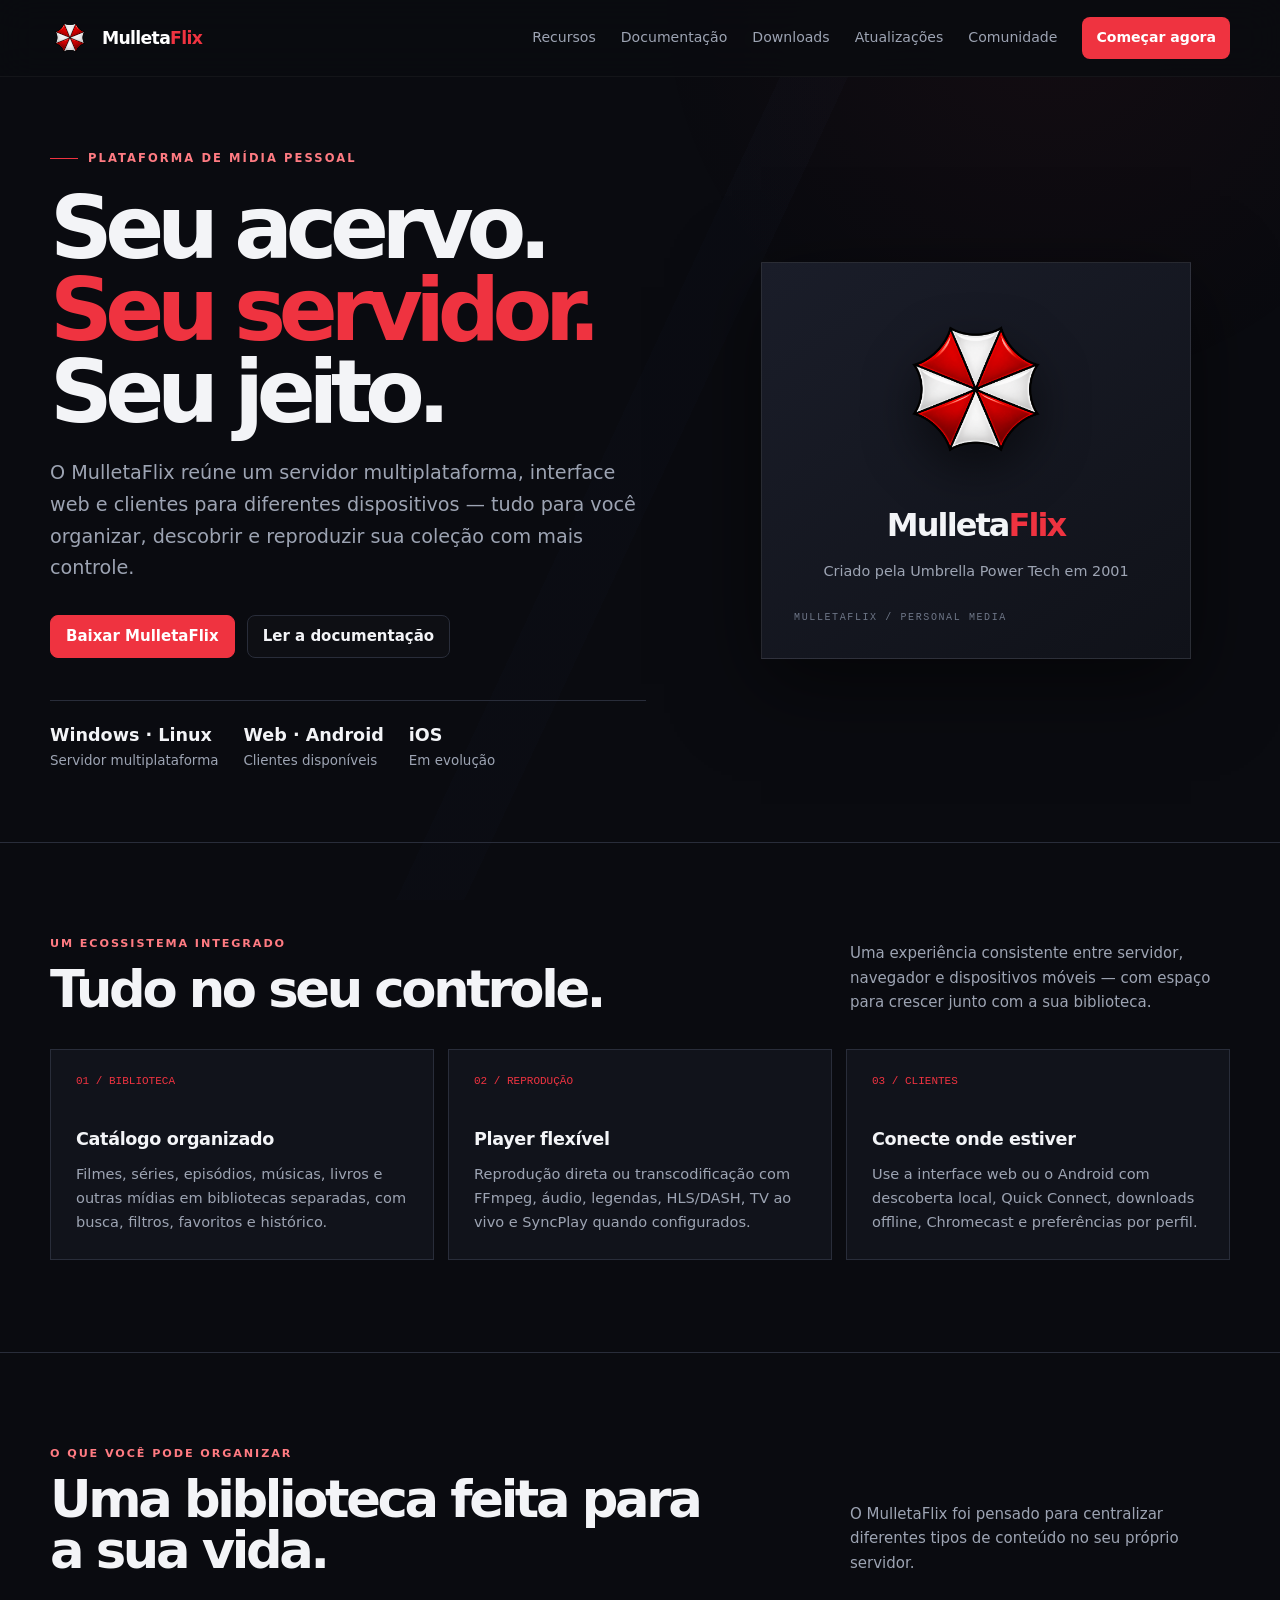
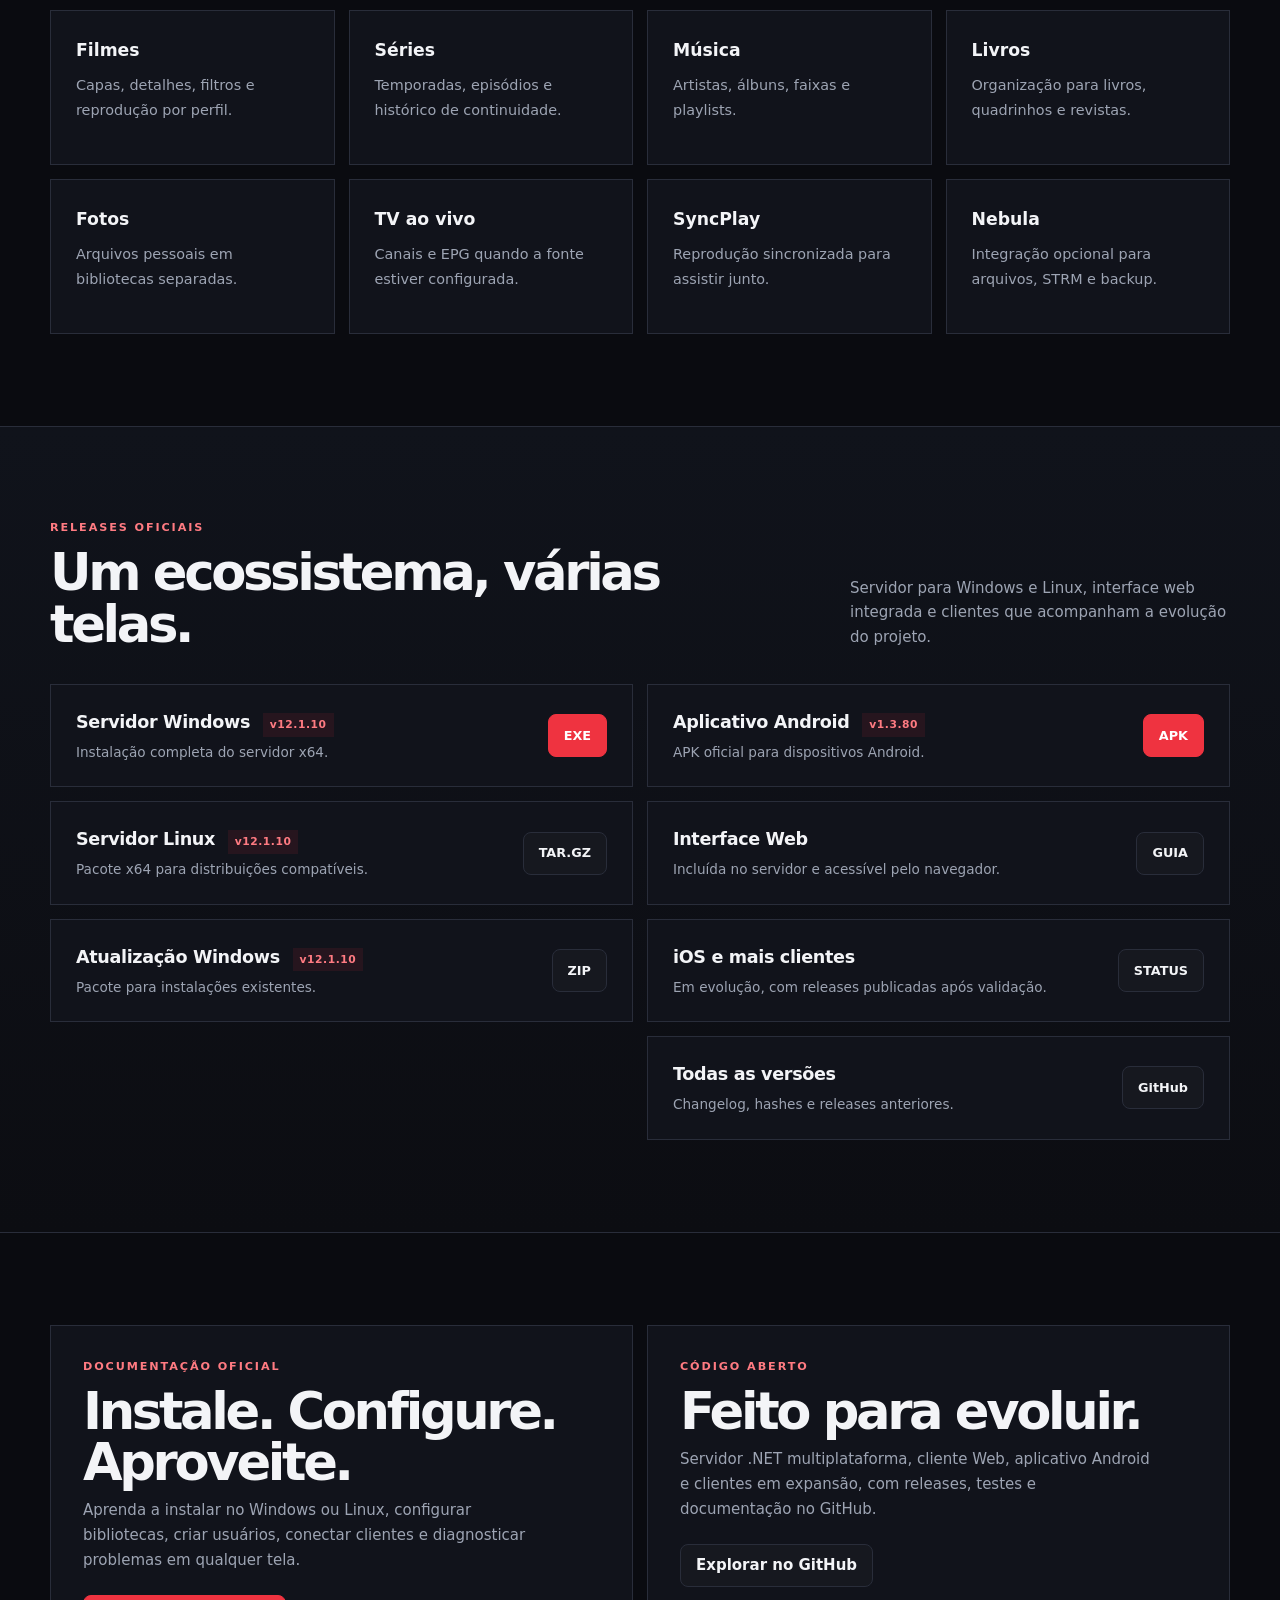
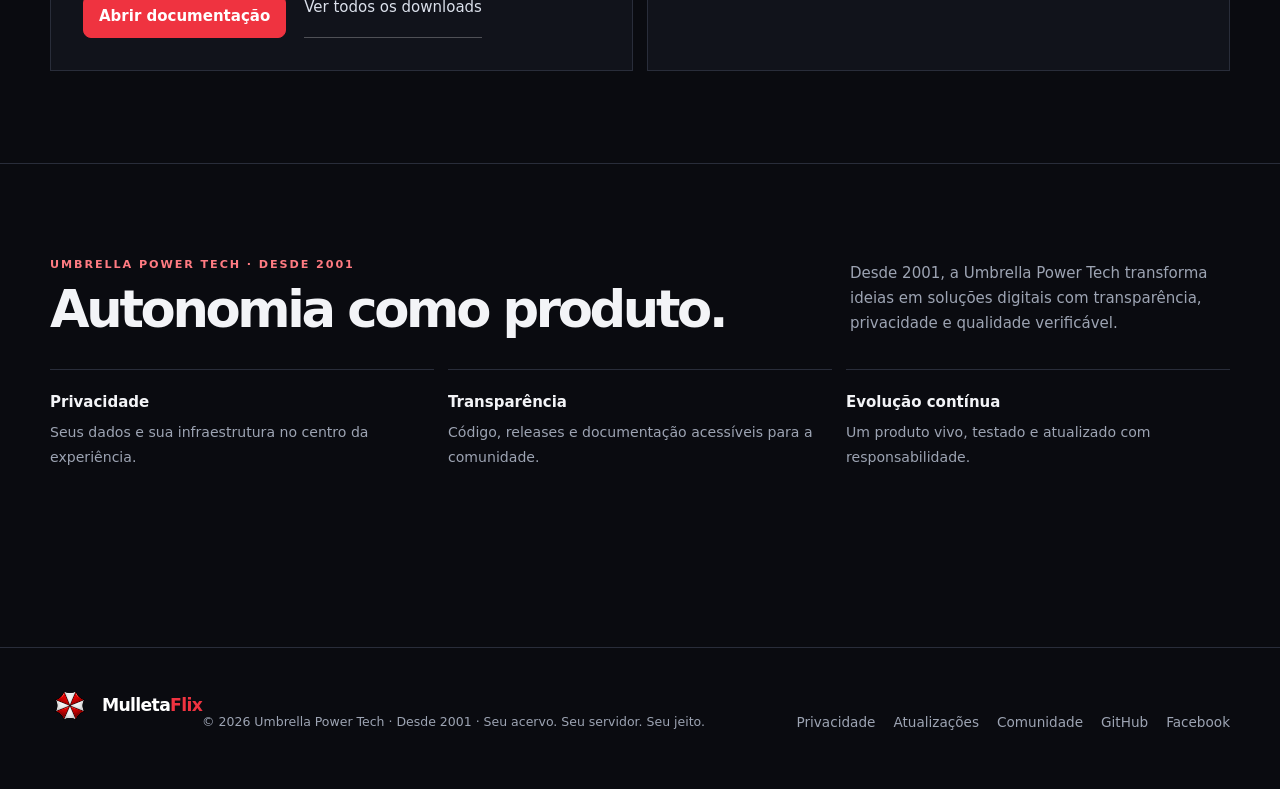
==== index.html @ bfaf484c "Atualiza portal para release 12.1.10" ====
<!doctype html>
<html lang="pt-BR">
<head>
  <meta charset="utf-8">
  <meta name="viewport" content="width=device-width, initial-scale=1">
  <meta name="theme-color" content="#0a0b10">
  <meta name="description" content="MulletaFlix — ecossistema de mídia pessoal com servidor multiplataforma, interface web e clientes em evolução, criado pela Umbrella Power Tech.">
  <title>MulletaFlix — Plataforma de mídia pessoal</title>
  <style>
    :root{color-scheme:dark;--bg:#0a0b10;--surface:#11131b;--surface-2:#171a24;--line:#292d3a;--text:#f3f4f7;--muted:#9da4b3;--red:#ef3340;--red-soft:#ff7b82;--blue:#7195ff;--max:1180px}*{box-sizing:border-box}html{scroll-behavior:smooth}body{margin:0;background:var(--bg);color:var(--text);font:15px/1.65 Inter,ui-sans-serif,system-ui,-apple-system,"Segoe UI",sans-serif}body:before{content:"";position:fixed;inset:0;pointer-events:none;background:linear-gradient(115deg,transparent 0 48%,#7195ff04 48% 52%,transparent 52%),radial-gradient(circle at 78% 7%,#ef33400b,transparent 28%);z-index:-1}a{color:inherit}.wrap{width:min(calc(100% - 48px),var(--max));margin:auto}header.site-header{position:sticky;top:0;z-index:30;background:#0a0b10e8;border-bottom:1px solid #ffffff0b;backdrop-filter:blur(18px)}.nav{height:76px;display:flex;align-items:center;justify-content:space-between;gap:28px}.brand{display:inline-flex;align-items:center;gap:12px;text-decoration:none}.brand img{width:40px;height:40px;object-fit:contain}.wordmark{font-size:1.08rem;font-weight:800;letter-spacing:-.04em}.wordmark em{color:var(--red);font-style:normal}.navlinks{display:flex;align-items:center;gap:25px}.navlinks a{color:var(--muted);text-decoration:none;font-size:.88rem}.navlinks a:hover,.navlinks a:focus-visible{color:var(--text)}.navlinks .nav-cta{color:#fff;background:var(--red);padding:9px 14px;border-radius:8px;font-weight:750}.hero{position:relative;display:grid;grid-template-columns:1.08fr .92fr;gap:76px;align-items:center;min-height:650px;padding:72px 0 92px}.hero-copy{max-width:680px}.kicker{display:flex;align-items:center;gap:10px;color:var(--red-soft);font-size:.72rem;letter-spacing:.18em;text-transform:uppercase;font-weight:800}.kicker:before{content:"";width:28px;height:1px;background:var(--red)}h1{max-width:690px;margin:20px 0 24px;font-size:clamp(3.2rem,6.8vw,6.5rem);line-height:.94;letter-spacing:-.085em}h1 span{color:var(--red)}.hero-lead{max-width:610px;margin:0;color:var(--muted);font-size:clamp(1.05rem,1.7vw,1.2rem)}.actions{display:flex;flex-wrap:wrap;gap:12px;margin:31px 0 0}.button{display:inline-flex;align-items:center;justify-content:center;min-height:45px;padding:0 17px;border:1px solid var(--line);border-radius:8px;text-decoration:none;font-weight:750;transition:transform .2s ease,background .2s ease,border-color .2s ease}.button:hover{transform:translateY(-2px);border-color:#ffffff40}.primary{background:var(--red);border-color:var(--red);color:#fff}.secondary{background:#ffffff05;color:var(--text)}.hero-meta{display:flex;flex-wrap:wrap;gap:25px;margin-top:42px;padding-top:20px;border-top:1px solid var(--line);color:var(--muted);font-size:.84rem}.hero-meta strong{display:block;color:var(--text);font-size:1.1rem}.hero-visual{position:relative;min-height:470px;display:grid;place-items:center}.hero-visual:before{content:"";position:absolute;width:360px;height:360px;border:1px solid #ffffff12;border-radius:50%;box-shadow:0 0 0 48px #ffffff03,0 0 0 96px #ffffff015}.hero-visual:after{content:"";position:absolute;width:230px;height:230px;border-radius:50%;background:#ef334012;filter:blur(30px)}.visual-card{position:relative;z-index:1;width:min(100%,430px);padding:42px 32px 34px;border:1px solid #ffffff18;background:linear-gradient(145deg,#1a1d29,#101219);box-shadow:0 25px 80px #0008}.visual-card:after{content:"MULLETAFLIX / PERSONAL MEDIA";display:block;margin-top:28px;color:#6e7687;font:10px/1.2 ui-monospace,SFMono-Regular,Consolas,monospace;letter-spacing:.16em}.visual-card img{display:block;width:172px;height:172px;margin:0 auto 22px;object-fit:contain;filter:drop-shadow(0 20px 25px #0008)}.visual-name{text-align:center;font-size:2rem;font-weight:850;letter-spacing:-.06em}.visual-name em{color:var(--red);font-style:normal}.visual-caption{margin:8px 0 0;text-align:center;color:var(--muted);font-size:.9rem}section.section{padding:92px 0;border-top:1px solid var(--line)}.section-intro{display:flex;justify-content:space-between;align-items:end;gap:40px;margin-bottom:34px}.section-intro>div:first-child{max-width:680px}.section-label{margin-bottom:10px;color:var(--red-soft);font-size:.7rem;font-weight:800;letter-spacing:.17em;text-transform:uppercase}h2{margin:0;font-size:clamp(2rem,4vw,3.5rem);line-height:1;letter-spacing:-.065em}h3{margin:0 0 8px;font-size:1.1rem;letter-spacing:-.02em}p{color:var(--muted)}.section-intro p{max-width:380px;margin:0}.feature-grid{display:grid;grid-template-columns:repeat(3,1fr);gap:14px}.feature{min-height:210px;padding:25px;border:1px solid var(--line);background:var(--surface);transition:background .2s ease,border-color .2s ease,transform .2s ease}.feature:hover{transform:translateY(-3px);background:var(--surface-2);border-color:#ffffff2b}.feature-index{display:block;margin-bottom:38px;color:var(--red);font:11px ui-monospace,SFMono-Regular,Consolas,monospace}.feature p{margin:0;font-size:.91rem}.release-section{background:linear-gradient(180deg,#10131b,#0c0d12)}.release-grid{display:grid;grid-template-columns:1fr 1fr;gap:14px}.release{display:flex;justify-content:space-between;align-items:center;gap:24px;padding:23px 25px;border:1px solid var(--line);background:var(--surface)}.release+.release{margin-top:14px}.release h3{margin-bottom:4px}.release p{margin:0;font-size:.85rem}.version{display:inline-block;margin-left:7px;padding:3px 7px;background:#ef334018;color:var(--red-soft);font-size:.67rem;letter-spacing:.05em}.release-actions{display:flex;gap:8px;flex-wrap:wrap;justify-content:flex-end}.release-actions .button{min-height:38px;padding:0 12px;font-size:.8rem}.docs-panel{display:grid;grid-template-columns:1fr 1fr;gap:14px}.docs-card{padding:32px;border:1px solid var(--line);background:var(--surface)}.docs-card p{max-width:470px;margin:10px 0 22px}.docs-links{display:flex;gap:18px;flex-wrap:wrap}.text-link{color:#dbe0eb;text-decoration:none;border-bottom:1px solid #ffffff42}.text-link:hover{color:#fff;border-color:var(--red)}.trust{display:grid;grid-template-columns:repeat(3,1fr);gap:14px}.trust-item{padding:20px 0;border-top:1px solid var(--line)}.trust-item strong{display:block;margin-bottom:5px}.trust-item span{color:var(--muted);font-size:.88rem}.footer{padding:38px 0 55px;border-top:1px solid var(--line)}.footer-row{display:flex;justify-content:space-between;gap:25px;align-items:end}.footer small{color:var(--muted)}.footer-links{display:flex;gap:18px;color:var(--muted);font-size:.85rem}.footer-links a{text-decoration:none}.footer-links a:hover{color:#fff}@media(max-width:860px){.wrap{width:min(calc(100% - 32px),var(--max))}.nav{height:auto;min-height:70px;padding:14px 0}.navlinks{gap:14px}.navlinks a:not(.nav-cta){display:none}.hero{grid-template-columns:1fr;gap:28px;padding:62px 0 76px}.hero-visual{min-height:390px;order:-1}.hero-copy{max-width:none}.feature-grid,.release-grid,.docs-panel{grid-template-columns:1fr}.section-intro{display:block}.section-intro p{margin-top:14px}.trust{grid-template-columns:1fr 1fr}.release{align-items:flex-start;flex-direction:column}.release-actions{justify-content:flex-start}.footer-row{align-items:flex-start;flex-direction:column}}@media(max-width:480px){h1{font-size:3.1rem}.hero-visual{min-height:320px}.visual-card{padding:28px 20px}.visual-card img{width:135px;height:135px}.visual-name{font-size:1.65rem}.trust{grid-template-columns:1fr}.footer-links{flex-wrap:wrap}}
  </style><link rel="stylesheet" href="site-theme.css">
</head>
<body>
  <header class="site-header"><div class="wrap"><nav class="nav" aria-label="Navegação principal"><a class="brand" href="#top"><img src="mulletaflix-umbrella-transparent.png" alt="Símbolo MulletaFlix"><span class="wordmark"><span>Mulleta</span><em>Flix</em></span></a><div class="navlinks"><a href="#recursos">Recursos</a><a href="docs.html">Documentação</a><a href="downloads.html">Downloads</a><a href="updates.html">Atualizações</a><a href="community.html">Comunidade</a><a class="nav-cta" href="#downloads">Começar agora</a></div></nav></div></header>
  <main id="top">
    <section class="wrap hero"><div class="hero-copy"><div class="kicker">Plataforma de mídia pessoal</div><h1>Seu acervo.<br><span>Seu servidor.</span><br>Seu jeito.</h1><p class="hero-lead">O MulletaFlix reúne um servidor multiplataforma, interface web e clientes para diferentes dispositivos — tudo para você organizar, descobrir e reproduzir sua coleção com mais controle.</p><div class="actions"><a class="button primary" href="#downloads">Baixar MulletaFlix</a><a class="button secondary" href="docs.html">Ler a documentação</a></div><div class="hero-meta"><div><strong>Windows · Linux</strong>Servidor multiplataforma</div><div><strong>Web · Android</strong>Clientes disponíveis</div><div><strong>iOS</strong>Em evolução</div></div></div><div class="hero-visual"><div class="visual-card"><img src="mulletaflix-umbrella-transparent.png" alt="Guarda-chuva vermelho e branco do MulletaFlix"><div class="visual-name"><span>Mulleta</span><em>Flix</em></div><p class="visual-caption">Criado pela Umbrella Power Tech em 2001</p></div></div></section>
    <section id="recursos" class="section"><div class="wrap"><div class="section-intro"><div><div class="section-label">Um ecossistema integrado</div><h2>Tudo no seu controle.</h2></div><p>Uma experiência consistente entre servidor, navegador e dispositivos móveis — com espaço para crescer junto com a sua biblioteca.</p></div><div class="feature-grid"><article class="feature"><span class="feature-index">01 / BIBLIOTECA</span><h3>Catálogo organizado</h3><p>Filmes, séries, episódios, músicas, livros e outras mídias em bibliotecas separadas, com busca, filtros, favoritos e histórico.</p></article><article class="feature"><span class="feature-index">02 / REPRODUÇÃO</span><h3>Player flexível</h3><p>Reprodução direta ou transcodificação com FFmpeg, áudio, legendas, HLS/DASH, TV ao vivo e SyncPlay quando configurados.</p></article><article class="feature"><span class="feature-index">03 / CLIENTES</span><h3>Conecte onde estiver</h3><p>Use a interface web ou o Android com descoberta local, Quick Connect, downloads offline, Chromecast e preferências por perfil.</p></article></div></div></section>
    <section id="conteudo" class="section"><div class="wrap"><div class="section-intro"><div><div class="section-label">O que você pode organizar</div><h2>Uma biblioteca feita para a sua vida.</h2></div><p>O MulletaFlix foi pensado para centralizar diferentes tipos de conteúdo no seu próprio servidor.</p></div><div class="media-grid"><div class="media-item"><strong>Filmes</strong><span>Capas, detalhes, filtros e reprodução por perfil.</span></div><div class="media-item"><strong>Séries</strong><span>Temporadas, episódios e histórico de continuidade.</span></div><div class="media-item"><strong>Música</strong><span>Artistas, álbuns, faixas e playlists.</span></div><div class="media-item"><strong>Livros</strong><span>Organização para livros, quadrinhos e revistas.</span></div><div class="media-item"><strong>Fotos</strong><span>Arquivos pessoais em bibliotecas separadas.</span></div><div class="media-item"><strong>TV ao vivo</strong><span>Canais e EPG quando a fonte estiver configurada.</span></div><div class="media-item"><strong>SyncPlay</strong><span>Reprodução sincronizada para assistir junto.</span></div><div class="media-item"><strong>Nebula</strong><span>Integração opcional para arquivos, STRM e backup.</span></div></div></div></section>
    <section id="downloads" class="section release-section"><div class="wrap"><div class="section-intro"><div><div class="section-label">Releases oficiais</div><h2>Um ecossistema, várias telas.</h2></div><p>Servidor para Windows e Linux, interface web integrada e clientes que acompanham a evolução do projeto.</p></div><div class="release-grid"><div><div class="release"><div><h3>Servidor Windows <span class="version">v12.1.10</span></h3><p>Instalação completa do servidor x64.</p></div><div class="release-actions"><a class="button primary" href="https://github.com/raphaelpera85/mulletaflix-completo/releases/download/v12.1.10/mulletaflix_12.1.10_windows-x64.exe">EXE</a></div></div><div class="release"><div><h3>Servidor Linux <span class="version">v12.1.10</span></h3><p>Pacote x64 para distribuições compatíveis.</p></div><div class="release-actions"><a class="button secondary" href="https://github.com/raphaelpera85/mulletaflix-completo/releases/download/v12.1.10/mulletaflix_12.1.10_linux-x64.tar.gz">TAR.GZ</a></div></div><div class="release"><div><h3>Atualização Windows <span class="version">v12.1.10</span></h3><p>Pacote para instalações existentes.</p></div><div class="release-actions"><a class="button secondary" href="https://github.com/raphaelpera85/mulletaflix-completo/releases/download/v12.1.10/mulletaflix-update-win-x64.zip">ZIP</a></div></div></div><div><div class="release"><div><h3>Aplicativo Android <span class="version">v1.3.80</span></h3><p>APK oficial para dispositivos Android.</p></div><div class="release-actions"><a class="button primary" href="https://github.com/raphaelpera85/mulletaflix-completo/releases/download/app-v1.3.80/mulletaflix-app-v1.3.80.apk">APK</a></div></div><div class="release"><div><h3>Interface Web</h3><p>Incluída no servidor e acessível pelo navegador.</p></div><div class="release-actions"><a class="button secondary" href="docs.html#clientes">GUIA</a></div></div><div class="release"><div><h3>iOS e mais clientes</h3><p>Em evolução, com releases publicadas após validação.</p></div><div class="release-actions"><a class="button secondary" href="downloads.html#aplicativos">STATUS</a></div></div><div class="release"><div><h3>Todas as versões</h3><p>Changelog, hashes e releases anteriores.</p></div><div class="release-actions"><a class="button secondary" href="https://github.com/raphaelpera85/mulletaflix-completo/releases">GitHub</a></div></div></div></div></div></section>
    <section class="section"><div class="wrap"><div class="docs-panel"><article class="docs-card"><div class="section-label">Documentação oficial</div><h2>Instale. Configure. Aproveite.</h2><p>Aprenda a instalar no Windows ou Linux, configurar bibliotecas, criar usuários, conectar clientes e diagnosticar problemas em qualquer tela.</p><div class="docs-links"><a class="button primary" href="docs.html">Abrir documentação</a><a class="text-link" href="downloads.html">Ver todos os downloads</a></div></article><article class="docs-card"><div class="section-label">Código aberto</div><h2>Feito para evoluir.</h2><p>Servidor .NET multiplataforma, cliente Web, aplicativo Android e clientes em expansão, com releases, testes e documentação no GitHub.</p><div class="docs-links"><a class="button secondary" href="https://github.com/raphaelpera85/mulletaflix-completo">Explorar no GitHub</a></div></article></div></div></section>
    <section class="section"><div class="wrap"><div class="section-intro"><div><div class="section-label">Umbrella Power Tech · desde 2001</div><h2>Autonomia como produto.</h2></div><p>Desde 2001, a Umbrella Power Tech transforma ideias em soluções digitais com transparência, privacidade e qualidade verificável.</p></div><div class="trust"><div class="trust-item"><strong>Privacidade</strong><span>Seus dados e sua infraestrutura no centro da experiência.</span></div><div class="trust-item"><strong>Transparência</strong><span>Código, releases e documentação acessíveis para a comunidade.</span></div><div class="trust-item"><strong>Evolução contínua</strong><span>Um produto vivo, testado e atualizado com responsabilidade.</span></div></div></div></section>
  </main>
  <footer class="footer"><div class="wrap footer-row"><div><a class="brand" href="#top"><img src="mulletaflix-umbrella-transparent.png" alt="Símbolo MulletaFlix"><span class="wordmark"><span>Mulleta</span><em>Flix</em></span></a><small>© 2026 Umbrella Power Tech · Desde 2001 · Seu acervo. Seu servidor. Seu jeito.</small></div><div class="footer-links"><a href="privacy.html">Privacidade</a><a href="updates.html">Atualizações</a><a href="community.html">Comunidade</a><a href="https://github.com/raphaelpera85/mulletaflix-completo">GitHub</a><a href="https://www.facebook.com/profile.php?id=61595024151929">Facebook</a></div></div></footer>
<script src="release-sync.js" defer></script>
</body>
</html>
---- site-theme.css ----
:root{color-scheme:dark;--bg:#0a0b10;--surface:#11131b;--surface-2:#171a24;--line:#292d3a;--text:#f3f4f7;--muted:#9da4b3;--red:#ef3340;--red-soft:#ff7b82;--max:1180px}
*{box-sizing:border-box}
html{scroll-behavior:smooth}
body{margin:0;overflow-x:clip;background:var(--bg);color:var(--text);font:15px/1.65 ui-sans-serif,system-ui,-apple-system,"Segoe UI",sans-serif}
body:before{content:"";position:fixed;inset:0;pointer-events:none;background:radial-gradient(circle at 82% 0,#ef33400b,transparent 29%),linear-gradient(115deg,transparent 0 48%,#7195ff04 48% 52%,transparent 52%);z-index:-1}
a{color:inherit}
.wrap{width:min(calc(100% - 48px),var(--max));margin:auto}
header.site-header,header.wrap{position:sticky;top:0;z-index:50;background:#0a0b10e8!important;border-bottom:1px solid #ffffff0b!important;backdrop-filter:blur(18px)}
.nav{min-height:76px;display:flex;align-items:center;justify-content:space-between;gap:28px;padding:14px 0!important}
.brand{display:inline-flex!important;align-items:center;gap:12px;color:var(--text)!important;text-decoration:none;font-weight:800;letter-spacing:-.04em}
.brand img{width:40px!important;height:40px!important;object-fit:contain!important;border-radius:0!important}
.mf-wordmark,.wordmark{color:#fff;white-space:nowrap;font-size:1.08rem;font-weight:850;letter-spacing:-.04em}
.mf-wordmark em,.wordmark em{color:var(--red);font-style:normal}
.navlinks{display:flex;align-items:center;gap:25px;flex-wrap:wrap}
.navlinks a,.nav>span a{color:var(--muted)!important;text-decoration:none;font-size:.88rem}
.navlinks a:hover,.nav>span a:hover{color:var(--text)!important}
.navlinks .nav-cta{color:#fff!important;background:var(--red);padding:9px 14px;border-radius:8px;font-weight:750}
.hero{padding:72px 0 70px}
.eyebrow{color:var(--red-soft);font-size:.72rem;font-weight:800;letter-spacing:.18em;text-transform:uppercase}
h1{max-width:850px;font-size:clamp(3.2rem,6.8vw,6rem)!important;line-height:.94!important;letter-spacing:-.085em!important;margin:20px 0 24px!important}
h2{font-size:clamp(2rem,4vw,3.5rem);line-height:1;letter-spacing:-.065em}
.lead{max-width:760px;color:var(--muted)!important;font-size:clamp(1.05rem,1.7vw,1.2rem)!important}
.tabs{border-bottom-color:var(--line)!important}
.tab{border-color:var(--line)!important;background:#ffffff05}
.tab.active,.tab:hover{background:var(--red)!important;border-color:var(--red)!important;color:#fff!important}
.grid{gap:14px!important}
.card{padding:25px!important;border:1px solid var(--line)!important;border-radius:0!important;background:var(--surface)!important;box-shadow:none!important}
.card.featured{border-color:#ef334066!important;background:linear-gradient(145deg,var(--surface-2),var(--surface))!important;box-shadow:0 20px 60px #0005!important}
.card h3{letter-spacing:-.02em}
.card p,.section-title p{color:var(--muted)!important}
.badge{background:#ef334018!important;color:var(--red-soft)!important}
.button{min-height:43px!important;padding:0 15px!important;border:1px solid var(--line)!important;border-radius:8px!important;color:var(--text)!important;background:#ffffff05!important;font-weight:750}
.button.primary{background:var(--red)!important;border-color:var(--red)!important;color:#fff!important}
.button:hover{transform:translateY(-2px);border-color:#ffffff40!important}
.note,.callout{border-color:#ef334066!important;border-left-color:var(--red)!important;border-radius:0!important;background:#ef33400d!important}
.page-main{padding:72px 0 90px}.page-main h1{max-width:900px}.section-copy{max-width:720px;color:var(--muted);font-size:1.08rem}.split-panel{display:grid;grid-template-columns:1.1fr .9fr;gap:14px;margin-top:34px}.split-panel>div,.media-item,.post,.community-item{padding:25px;border:1px solid var(--line);background:var(--surface)}.media-grid{display:grid;grid-template-columns:repeat(4,1fr);gap:14px;margin-top:28px}.media-item{min-height:155px}.media-item strong{display:block;margin-bottom:9px;font-size:1.08rem}.media-item span{color:var(--muted);font-size:.9rem}.post-list{display:grid;gap:14px;margin-top:28px}.post{display:grid;grid-template-columns:150px 1fr auto;gap:24px;align-items:start}.post time,.post .post-kind{color:var(--red-soft);font:11px ui-monospace,SFMono-Regular,Consolas,monospace;letter-spacing:.08em;text-transform:uppercase}.post h2{font-size:1.35rem;margin:0 0 7px}.post p{margin:0}.community-grid{display:grid;grid-template-columns:repeat(2,1fr);gap:14px;margin-top:28px}.community-item h2{font-size:1.3rem;margin:0 0 7px}.community-item p{margin:0 0 18px}.status-line{display:flex;align-items:center;gap:10px;color:var(--muted);font-size:.9rem}.status-line:before{content:"";width:8px;height:8px;border-radius:50%;background:#8ed7a4;box-shadow:0 0 0 4px #8ed7a41c}.quiet-list{display:grid;gap:0;margin-top:28px;border-top:1px solid var(--line)}.quiet-list div{display:flex;justify-content:space-between;gap:20px;padding:15px 0;border-bottom:1px solid var(--line)}.quiet-list span{color:var(--muted)}
footer,.footer{margin-top:65px;padding:38px 0 55px!important;border-top:1px solid var(--line)!important}
footer p,footer small{color:var(--muted)!important}
@media(max-width:850px){.wrap{width:min(calc(100% - 32px),var(--max))}.nav{align-items:flex-start;flex-direction:column}.grid,.split-panel,.community-grid{grid-template-columns:1fr!important}.media-grid{grid-template-columns:repeat(2,1fr)}.post{grid-template-columns:1fr}.section-title{align-items:flex-start;flex-direction:column}}
@media(max-width:480px){.media-grid{grid-template-columns:1fr}.page-main{padding-top:48px}.layout{min-width:0}.layout>*{min-width:0}h1{font-size:2.8rem!important;overflow-wrap:anywhere}}
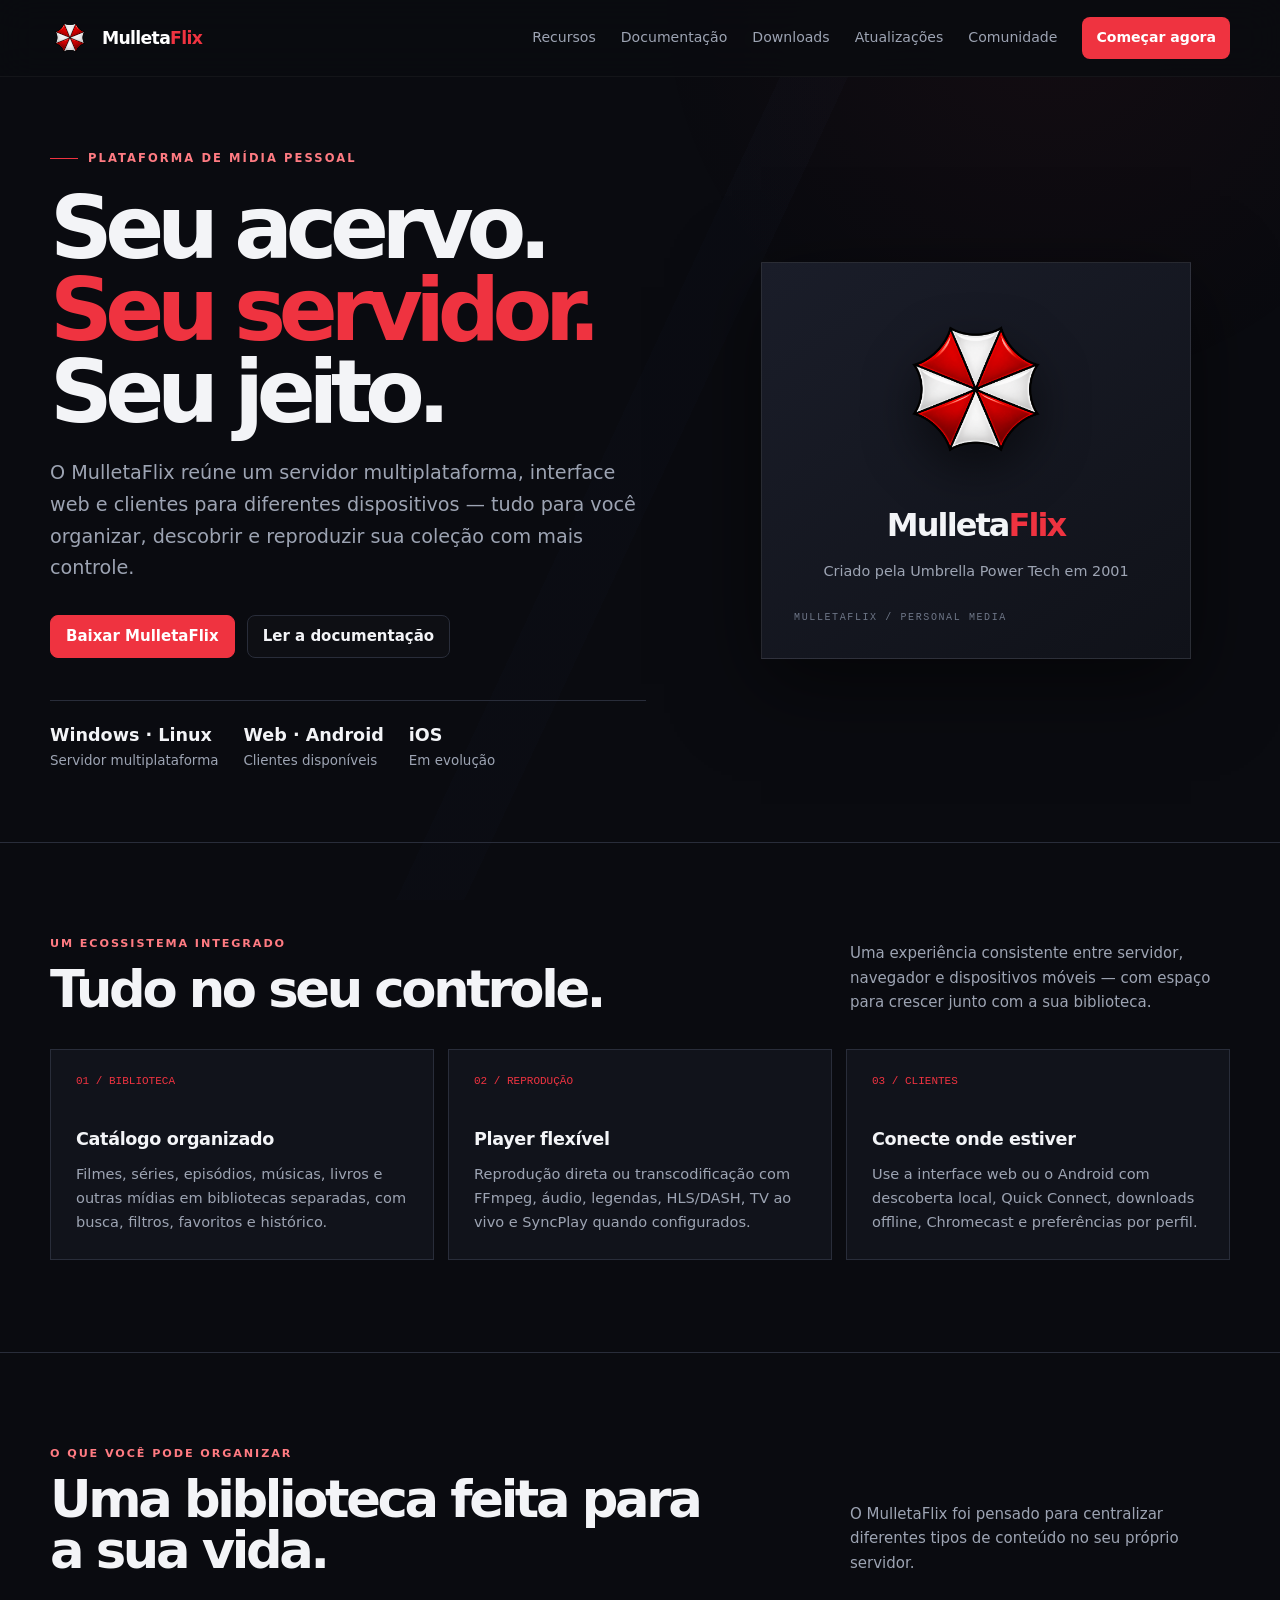
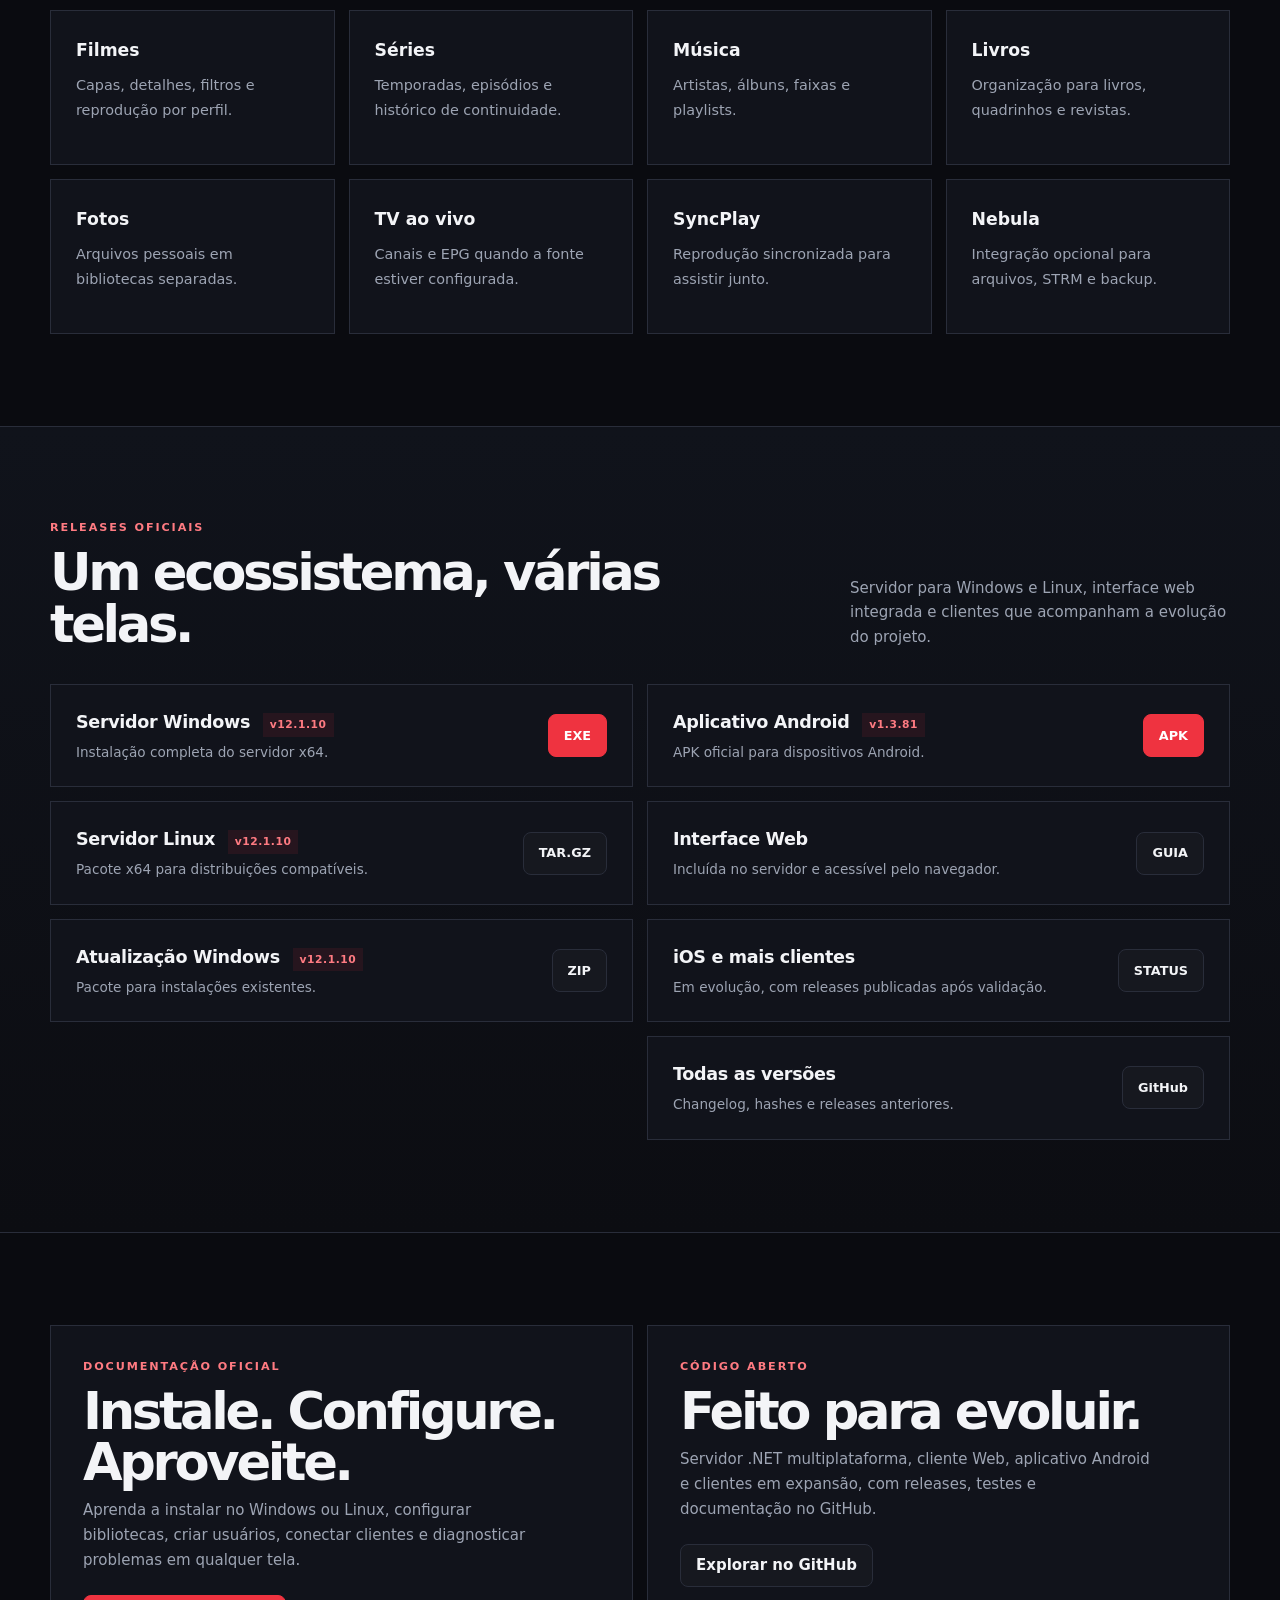
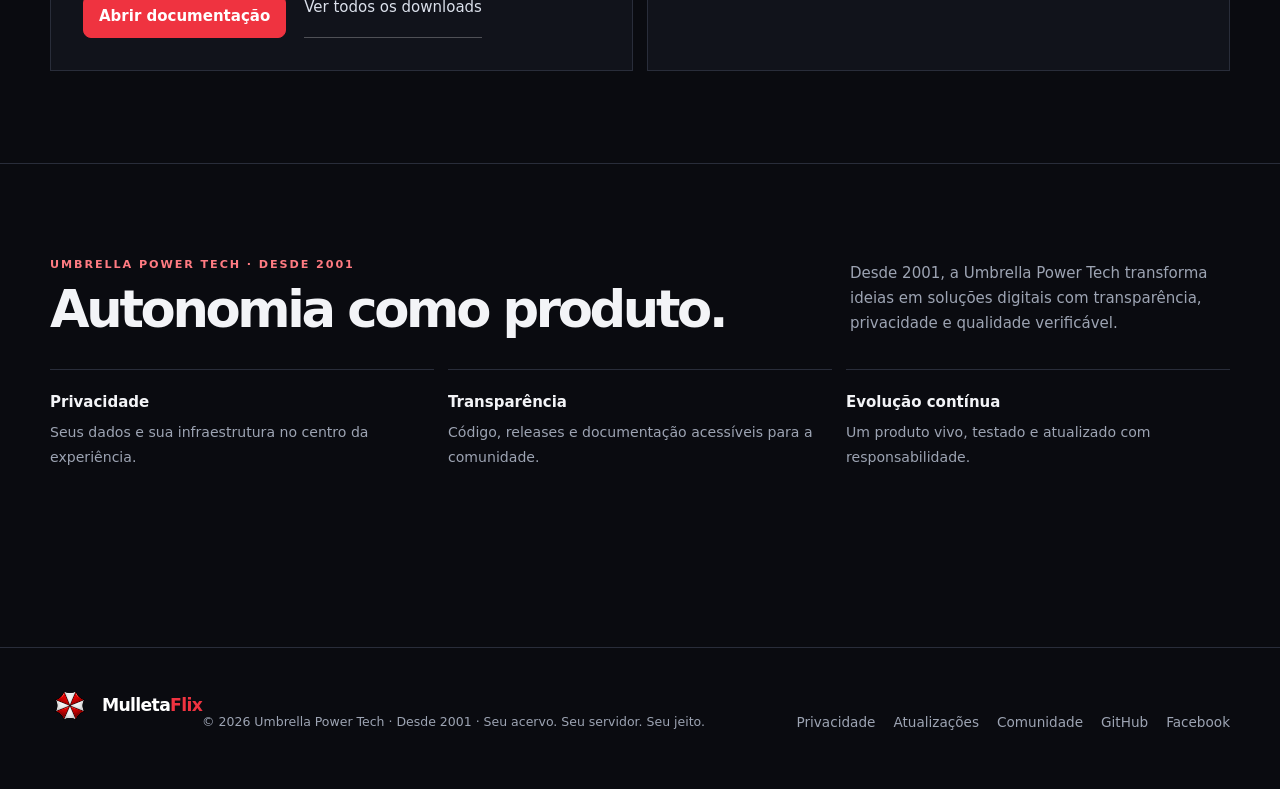
==== commit 72896c53: "Adiciona SEO tecnico e sitemap" ====
--- a/index.html
+++ b/index.html
@@ -9,6 +9,9 @@
   <style>
     :root{color-scheme:dark;--bg:#0a0b10;--surface:#11131b;--surface-2:#171a24;--line:#292d3a;--text:#f3f4f7;--muted:#9da4b3;--red:#ef3340;--red-soft:#ff7b82;--blue:#7195ff;--max:1180px}*{box-sizing:border-box}html{scroll-behavior:smooth}body{margin:0;background:var(--bg);color:var(--text);font:15px/1.65 Inter,ui-sans-serif,system-ui,-apple-system,"Segoe UI",sans-serif}body:before{content:"";position:fixed;inset:0;pointer-events:none;background:linear-gradient(115deg,transparent 0 48%,#7195ff04 48% 52%,transparent 52%),radial-gradient(circle at 78% 7%,#ef33400b,transparent 28%);z-index:-1}a{color:inherit}.wrap{width:min(calc(100% - 48px),var(--max));margin:auto}header.site-header{position:sticky;top:0;z-index:30;background:#0a0b10e8;border-bottom:1px solid #ffffff0b;backdrop-filter:blur(18px)}.nav{height:76px;display:flex;align-items:center;justify-content:space-between;gap:28px}.brand{display:inline-flex;align-items:center;gap:12px;text-decoration:none}.brand img{width:40px;height:40px;object-fit:contain}.wordmark{font-size:1.08rem;font-weight:800;letter-spacing:-.04em}.wordmark em{color:var(--red);font-style:normal}.navlinks{display:flex;align-items:center;gap:25px}.navlinks a{color:var(--muted);text-decoration:none;font-size:.88rem}.navlinks a:hover,.navlinks a:focus-visible{color:var(--text)}.navlinks .nav-cta{color:#fff;background:var(--red);padding:9px 14px;border-radius:8px;font-weight:750}.hero{position:relative;display:grid;grid-template-columns:1.08fr .92fr;gap:76px;align-items:center;min-height:650px;padding:72px 0 92px}.hero-copy{max-width:680px}.kicker{display:flex;align-items:center;gap:10px;color:var(--red-soft);font-size:.72rem;letter-spacing:.18em;text-transform:uppercase;font-weight:800}.kicker:before{content:"";width:28px;height:1px;background:var(--red)}h1{max-width:690px;margin:20px 0 24px;font-size:clamp(3.2rem,6.8vw,6.5rem);line-height:.94;letter-spacing:-.085em}h1 span{color:var(--red)}.hero-lead{max-width:610px;margin:0;color:var(--muted);font-size:clamp(1.05rem,1.7vw,1.2rem)}.actions{display:flex;flex-wrap:wrap;gap:12px;margin:31px 0 0}.button{display:inline-flex;align-items:center;justify-content:center;min-height:45px;padding:0 17px;border:1px solid var(--line);border-radius:8px;text-decoration:none;font-weight:750;transition:transform .2s ease,background .2s ease,border-color .2s ease}.button:hover{transform:translateY(-2px);border-color:#ffffff40}.primary{background:var(--red);border-color:var(--red);color:#fff}.secondary{background:#ffffff05;color:var(--text)}.hero-meta{display:flex;flex-wrap:wrap;gap:25px;margin-top:42px;padding-top:20px;border-top:1px solid var(--line);color:var(--muted);font-size:.84rem}.hero-meta strong{display:block;color:var(--text);font-size:1.1rem}.hero-visual{position:relative;min-height:470px;display:grid;place-items:center}.hero-visual:before{content:"";position:absolute;width:360px;height:360px;border:1px solid #ffffff12;border-radius:50%;box-shadow:0 0 0 48px #ffffff03,0 0 0 96px #ffffff015}.hero-visual:after{content:"";position:absolute;width:230px;height:230px;border-radius:50%;background:#ef334012;filter:blur(30px)}.visual-card{position:relative;z-index:1;width:min(100%,430px);padding:42px 32px 34px;border:1px solid #ffffff18;background:linear-gradient(145deg,#1a1d29,#101219);box-shadow:0 25px 80px #0008}.visual-card:after{content:"MULLETAFLIX / PERSONAL MEDIA";display:block;margin-top:28px;color:#6e7687;font:10px/1.2 ui-monospace,SFMono-Regular,Consolas,monospace;letter-spacing:.16em}.visual-card img{display:block;width:172px;height:172px;margin:0 auto 22px;object-fit:contain;filter:drop-shadow(0 20px 25px #0008)}.visual-name{text-align:center;font-size:2rem;font-weight:850;letter-spacing:-.06em}.visual-name em{color:var(--red);font-style:normal}.visual-caption{margin:8px 0 0;text-align:center;color:var(--muted);font-size:.9rem}section.section{padding:92px 0;border-top:1px solid var(--line)}.section-intro{display:flex;justify-content:space-between;align-items:end;gap:40px;margin-bottom:34px}.section-intro>div:first-child{max-width:680px}.section-label{margin-bottom:10px;color:var(--red-soft);font-size:.7rem;font-weight:800;letter-spacing:.17em;text-transform:uppercase}h2{margin:0;font-size:clamp(2rem,4vw,3.5rem);line-height:1;letter-spacing:-.065em}h3{margin:0 0 8px;font-size:1.1rem;letter-spacing:-.02em}p{color:var(--muted)}.section-intro p{max-width:380px;margin:0}.feature-grid{display:grid;grid-template-columns:repeat(3,1fr);gap:14px}.feature{min-height:210px;padding:25px;border:1px solid var(--line);background:var(--surface);transition:background .2s ease,border-color .2s ease,transform .2s ease}.feature:hover{transform:translateY(-3px);background:var(--surface-2);border-color:#ffffff2b}.feature-index{display:block;margin-bottom:38px;color:var(--red);font:11px ui-monospace,SFMono-Regular,Consolas,monospace}.feature p{margin:0;font-size:.91rem}.release-section{background:linear-gradient(180deg,#10131b,#0c0d12)}.release-grid{display:grid;grid-template-columns:1fr 1fr;gap:14px}.release{display:flex;justify-content:space-between;align-items:center;gap:24px;padding:23px 25px;border:1px solid var(--line);background:var(--surface)}.release+.release{margin-top:14px}.release h3{margin-bottom:4px}.release p{margin:0;font-size:.85rem}.version{display:inline-block;margin-left:7px;padding:3px 7px;background:#ef334018;color:var(--red-soft);font-size:.67rem;letter-spacing:.05em}.release-actions{display:flex;gap:8px;flex-wrap:wrap;justify-content:flex-end}.release-actions .button{min-height:38px;padding:0 12px;font-size:.8rem}.docs-panel{display:grid;grid-template-columns:1fr 1fr;gap:14px}.docs-card{padding:32px;border:1px solid var(--line);background:var(--surface)}.docs-card p{max-width:470px;margin:10px 0 22px}.docs-links{display:flex;gap:18px;flex-wrap:wrap}.text-link{color:#dbe0eb;text-decoration:none;border-bottom:1px solid #ffffff42}.text-link:hover{color:#fff;border-color:var(--red)}.trust{display:grid;grid-template-columns:repeat(3,1fr);gap:14px}.trust-item{padding:20px 0;border-top:1px solid var(--line)}.trust-item strong{display:block;margin-bottom:5px}.trust-item span{color:var(--muted);font-size:.88rem}.footer{padding:38px 0 55px;border-top:1px solid var(--line)}.footer-row{display:flex;justify-content:space-between;gap:25px;align-items:end}.footer small{color:var(--muted)}.footer-links{display:flex;gap:18px;color:var(--muted);font-size:.85rem}.footer-links a{text-decoration:none}.footer-links a:hover{color:#fff}@media(max-width:860px){.wrap{width:min(calc(100% - 32px),var(--max))}.nav{height:auto;min-height:70px;padding:14px 0}.navlinks{gap:14px}.navlinks a:not(.nav-cta){display:none}.hero{grid-template-columns:1fr;gap:28px;padding:62px 0 76px}.hero-visual{min-height:390px;order:-1}.hero-copy{max-width:none}.feature-grid,.release-grid,.docs-panel{grid-template-columns:1fr}.section-intro{display:block}.section-intro p{margin-top:14px}.trust{grid-template-columns:1fr 1fr}.release{align-items:flex-start;flex-direction:column}.release-actions{justify-content:flex-start}.footer-row{align-items:flex-start;flex-direction:column}}@media(max-width:480px){h1{font-size:3.1rem}.hero-visual{min-height:320px}.visual-card{padding:28px 20px}.visual-card img{width:135px;height:135px}.visual-name{font-size:1.65rem}.trust{grid-template-columns:1fr}.footer-links{flex-wrap:wrap}}
   </style><link rel="stylesheet" href="site-theme.css">
+<link rel="canonical" href="https://mulletaflix-portal.vercel.app/">
+<meta property="og:type" content="website"><meta property="og:title" content="MulletaFlix — Plataforma de mídia pessoal"><meta property="og:description" content="Servidor, interface web e aplicativo para organizar e reproduzir sua biblioteca pessoal."><meta property="og:url" content="https://mulletaflix-portal.vercel.app/"><meta property="og:image" content="https://mulletaflix-portal.vercel.app/mulletaflix-umbrella-transparent.png">
+<script type="application/ld+json">{"@context":"https://schema.org","@type":"WebSite","name":"MulletaFlix","url":"https://mulletaflix-portal.vercel.app/","publisher":{"@type":"Organization","name":"Umbrella Power Tech","url":"https://umbrella-power-tech.vercel.app/"},"potentialAction":{"@type":"SearchAction","target":"https://mulletaflix-portal.vercel.app/?q={search_term_string}","query-input":"required name=search_term_string"}}</script>
 </head>
 <body>
   <header class="site-header"><div class="wrap"><nav class="nav" aria-label="Navegação principal"><a class="brand" href="#top"><img src="mulletaflix-umbrella-transparent.png" alt="Símbolo MulletaFlix"><span class="wordmark"><span>Mulleta</span><em>Flix</em></span></a><div class="navlinks"><a href="#recursos">Recursos</a><a href="docs.html">Documentação</a><a href="downloads.html">Downloads</a><a href="updates.html">Atualizações</a><a href="community.html">Comunidade</a><a class="nav-cta" href="#downloads">Começar agora</a></div></nav></div></header>
@@ -16,7 +19,7 @@
     <section class="wrap hero"><div class="hero-copy"><div class="kicker">Plataforma de mídia pessoal</div><h1>Seu acervo.<br><span>Seu servidor.</span><br>Seu jeito.</h1><p class="hero-lead">O MulletaFlix reúne um servidor multiplataforma, interface web e clientes para diferentes dispositivos — tudo para você organizar, descobrir e reproduzir sua coleção com mais controle.</p><div class="actions"><a class="button primary" href="#downloads">Baixar MulletaFlix</a><a class="button secondary" href="docs.html">Ler a documentação</a></div><div class="hero-meta"><div><strong>Windows · Linux</strong>Servidor multiplataforma</div><div><strong>Web · Android</strong>Clientes disponíveis</div><div><strong>iOS</strong>Em evolução</div></div></div><div class="hero-visual"><div class="visual-card"><img src="mulletaflix-umbrella-transparent.png" alt="Guarda-chuva vermelho e branco do MulletaFlix"><div class="visual-name"><span>Mulleta</span><em>Flix</em></div><p class="visual-caption">Criado pela Umbrella Power Tech em 2001</p></div></div></section>
     <section id="recursos" class="section"><div class="wrap"><div class="section-intro"><div><div class="section-label">Um ecossistema integrado</div><h2>Tudo no seu controle.</h2></div><p>Uma experiência consistente entre servidor, navegador e dispositivos móveis — com espaço para crescer junto com a sua biblioteca.</p></div><div class="feature-grid"><article class="feature"><span class="feature-index">01 / BIBLIOTECA</span><h3>Catálogo organizado</h3><p>Filmes, séries, episódios, músicas, livros e outras mídias em bibliotecas separadas, com busca, filtros, favoritos e histórico.</p></article><article class="feature"><span class="feature-index">02 / REPRODUÇÃO</span><h3>Player flexível</h3><p>Reprodução direta ou transcodificação com FFmpeg, áudio, legendas, HLS/DASH, TV ao vivo e SyncPlay quando configurados.</p></article><article class="feature"><span class="feature-index">03 / CLIENTES</span><h3>Conecte onde estiver</h3><p>Use a interface web ou o Android com descoberta local, Quick Connect, downloads offline, Chromecast e preferências por perfil.</p></article></div></div></section>
     <section id="conteudo" class="section"><div class="wrap"><div class="section-intro"><div><div class="section-label">O que você pode organizar</div><h2>Uma biblioteca feita para a sua vida.</h2></div><p>O MulletaFlix foi pensado para centralizar diferentes tipos de conteúdo no seu próprio servidor.</p></div><div class="media-grid"><div class="media-item"><strong>Filmes</strong><span>Capas, detalhes, filtros e reprodução por perfil.</span></div><div class="media-item"><strong>Séries</strong><span>Temporadas, episódios e histórico de continuidade.</span></div><div class="media-item"><strong>Música</strong><span>Artistas, álbuns, faixas e playlists.</span></div><div class="media-item"><strong>Livros</strong><span>Organização para livros, quadrinhos e revistas.</span></div><div class="media-item"><strong>Fotos</strong><span>Arquivos pessoais em bibliotecas separadas.</span></div><div class="media-item"><strong>TV ao vivo</strong><span>Canais e EPG quando a fonte estiver configurada.</span></div><div class="media-item"><strong>SyncPlay</strong><span>Reprodução sincronizada para assistir junto.</span></div><div class="media-item"><strong>Nebula</strong><span>Integração opcional para arquivos, STRM e backup.</span></div></div></div></section>
-    <section id="downloads" class="section release-section"><div class="wrap"><div class="section-intro"><div><div class="section-label">Releases oficiais</div><h2>Um ecossistema, várias telas.</h2></div><p>Servidor para Windows e Linux, interface web integrada e clientes que acompanham a evolução do projeto.</p></div><div class="release-grid"><div><div class="release"><div><h3>Servidor Windows <span class="version">v12.1.10</span></h3><p>Instalação completa do servidor x64.</p></div><div class="release-actions"><a class="button primary" href="https://github.com/raphaelpera85/mulletaflix-completo/releases/download/v12.1.10/mulletaflix_12.1.10_windows-x64.exe">EXE</a></div></div><div class="release"><div><h3>Servidor Linux <span class="version">v12.1.10</span></h3><p>Pacote x64 para distribuições compatíveis.</p></div><div class="release-actions"><a class="button secondary" href="https://github.com/raphaelpera85/mulletaflix-completo/releases/download/v12.1.10/mulletaflix_12.1.10_linux-x64.tar.gz">TAR.GZ</a></div></div><div class="release"><div><h3>Atualização Windows <span class="version">v12.1.10</span></h3><p>Pacote para instalações existentes.</p></div><div class="release-actions"><a class="button secondary" href="https://github.com/raphaelpera85/mulletaflix-completo/releases/download/v12.1.10/mulletaflix-update-win-x64.zip">ZIP</a></div></div></div><div><div class="release"><div><h3>Aplicativo Android <span class="version">v1.3.80</span></h3><p>APK oficial para dispositivos Android.</p></div><div class="release-actions"><a class="button primary" href="https://github.com/raphaelpera85/mulletaflix-completo/releases/download/app-v1.3.80/mulletaflix-app-v1.3.80.apk">APK</a></div></div><div class="release"><div><h3>Interface Web</h3><p>Incluída no servidor e acessível pelo navegador.</p></div><div class="release-actions"><a class="button secondary" href="docs.html#clientes">GUIA</a></div></div><div class="release"><div><h3>iOS e mais clientes</h3><p>Em evolução, com releases publicadas após validação.</p></div><div class="release-actions"><a class="button secondary" href="downloads.html#aplicativos">STATUS</a></div></div><div class="release"><div><h3>Todas as versões</h3><p>Changelog, hashes e releases anteriores.</p></div><div class="release-actions"><a class="button secondary" href="https://github.com/raphaelpera85/mulletaflix-completo/releases">GitHub</a></div></div></div></div></div></section>
+    <section id="downloads" class="section release-section"><div class="wrap"><div class="section-intro"><div><div class="section-label">Releases oficiais</div><h2>Um ecossistema, várias telas.</h2></div><p>Servidor para Windows e Linux, interface web integrada e clientes que acompanham a evolução do projeto.</p></div><div class="release-grid"><div><div class="release"><div><h3>Servidor Windows <span class="version">v12.1.10</span></h3><p>Instalação completa do servidor x64.</p></div><div class="release-actions"><a class="button primary" href="https://github.com/raphaelpera85/mulletaflix-completo/releases/download/v12.1.10/mulletaflix_12.1.10_windows-x64.exe">EXE</a></div></div><div class="release"><div><h3>Servidor Linux <span class="version">v12.1.10</span></h3><p>Pacote x64 para distribuições compatíveis.</p></div><div class="release-actions"><a class="button secondary" href="https://github.com/raphaelpera85/mulletaflix-completo/releases/download/v12.1.10/mulletaflix_12.1.10_linux-x64.tar.gz">TAR.GZ</a></div></div><div class="release"><div><h3>Atualização Windows <span class="version">v12.1.10</span></h3><p>Pacote para instalações existentes.</p></div><div class="release-actions"><a class="button secondary" href="https://github.com/raphaelpera85/mulletaflix-completo/releases/download/v12.1.10/mulletaflix-update-win-x64.zip">ZIP</a></div></div></div><div><div class="release"><div><h3>Aplicativo Android <span class="version">v1.3.81</span></h3><p>APK oficial para dispositivos Android.</p></div><div class="release-actions"><a class="button primary" href="https://github.com/raphaelpera85/mulletaflix-completo/releases/download/app-v1.3.81/mulletaflix-app-v1.3.81.apk">APK</a></div></div><div class="release"><div><h3>Interface Web</h3><p>Incluída no servidor e acessível pelo navegador.</p></div><div class="release-actions"><a class="button secondary" href="docs.html#clientes">GUIA</a></div></div><div class="release"><div><h3>iOS e mais clientes</h3><p>Em evolução, com releases publicadas após validação.</p></div><div class="release-actions"><a class="button secondary" href="downloads.html#aplicativos">STATUS</a></div></div><div class="release"><div><h3>Todas as versões</h3><p>Changelog, hashes e releases anteriores.</p></div><div class="release-actions"><a class="button secondary" href="https://github.com/raphaelpera85/mulletaflix-completo/releases">GitHub</a></div></div></div></div></div></section>
     <section class="section"><div class="wrap"><div class="docs-panel"><article class="docs-card"><div class="section-label">Documentação oficial</div><h2>Instale. Configure. Aproveite.</h2><p>Aprenda a instalar no Windows ou Linux, configurar bibliotecas, criar usuários, conectar clientes e diagnosticar problemas em qualquer tela.</p><div class="docs-links"><a class="button primary" href="docs.html">Abrir documentação</a><a class="text-link" href="downloads.html">Ver todos os downloads</a></div></article><article class="docs-card"><div class="section-label">Código aberto</div><h2>Feito para evoluir.</h2><p>Servidor .NET multiplataforma, cliente Web, aplicativo Android e clientes em expansão, com releases, testes e documentação no GitHub.</p><div class="docs-links"><a class="button secondary" href="https://github.com/raphaelpera85/mulletaflix-completo">Explorar no GitHub</a></div></article></div></div></section>
     <section class="section"><div class="wrap"><div class="section-intro"><div><div class="section-label">Umbrella Power Tech · desde 2001</div><h2>Autonomia como produto.</h2></div><p>Desde 2001, a Umbrella Power Tech transforma ideias em soluções digitais com transparência, privacidade e qualidade verificável.</p></div><div class="trust"><div class="trust-item"><strong>Privacidade</strong><span>Seus dados e sua infraestrutura no centro da experiência.</span></div><div class="trust-item"><strong>Transparência</strong><span>Código, releases e documentação acessíveis para a comunidade.</span></div><div class="trust-item"><strong>Evolução contínua</strong><span>Um produto vivo, testado e atualizado com responsabilidade.</span></div></div></div></section>
   </main>
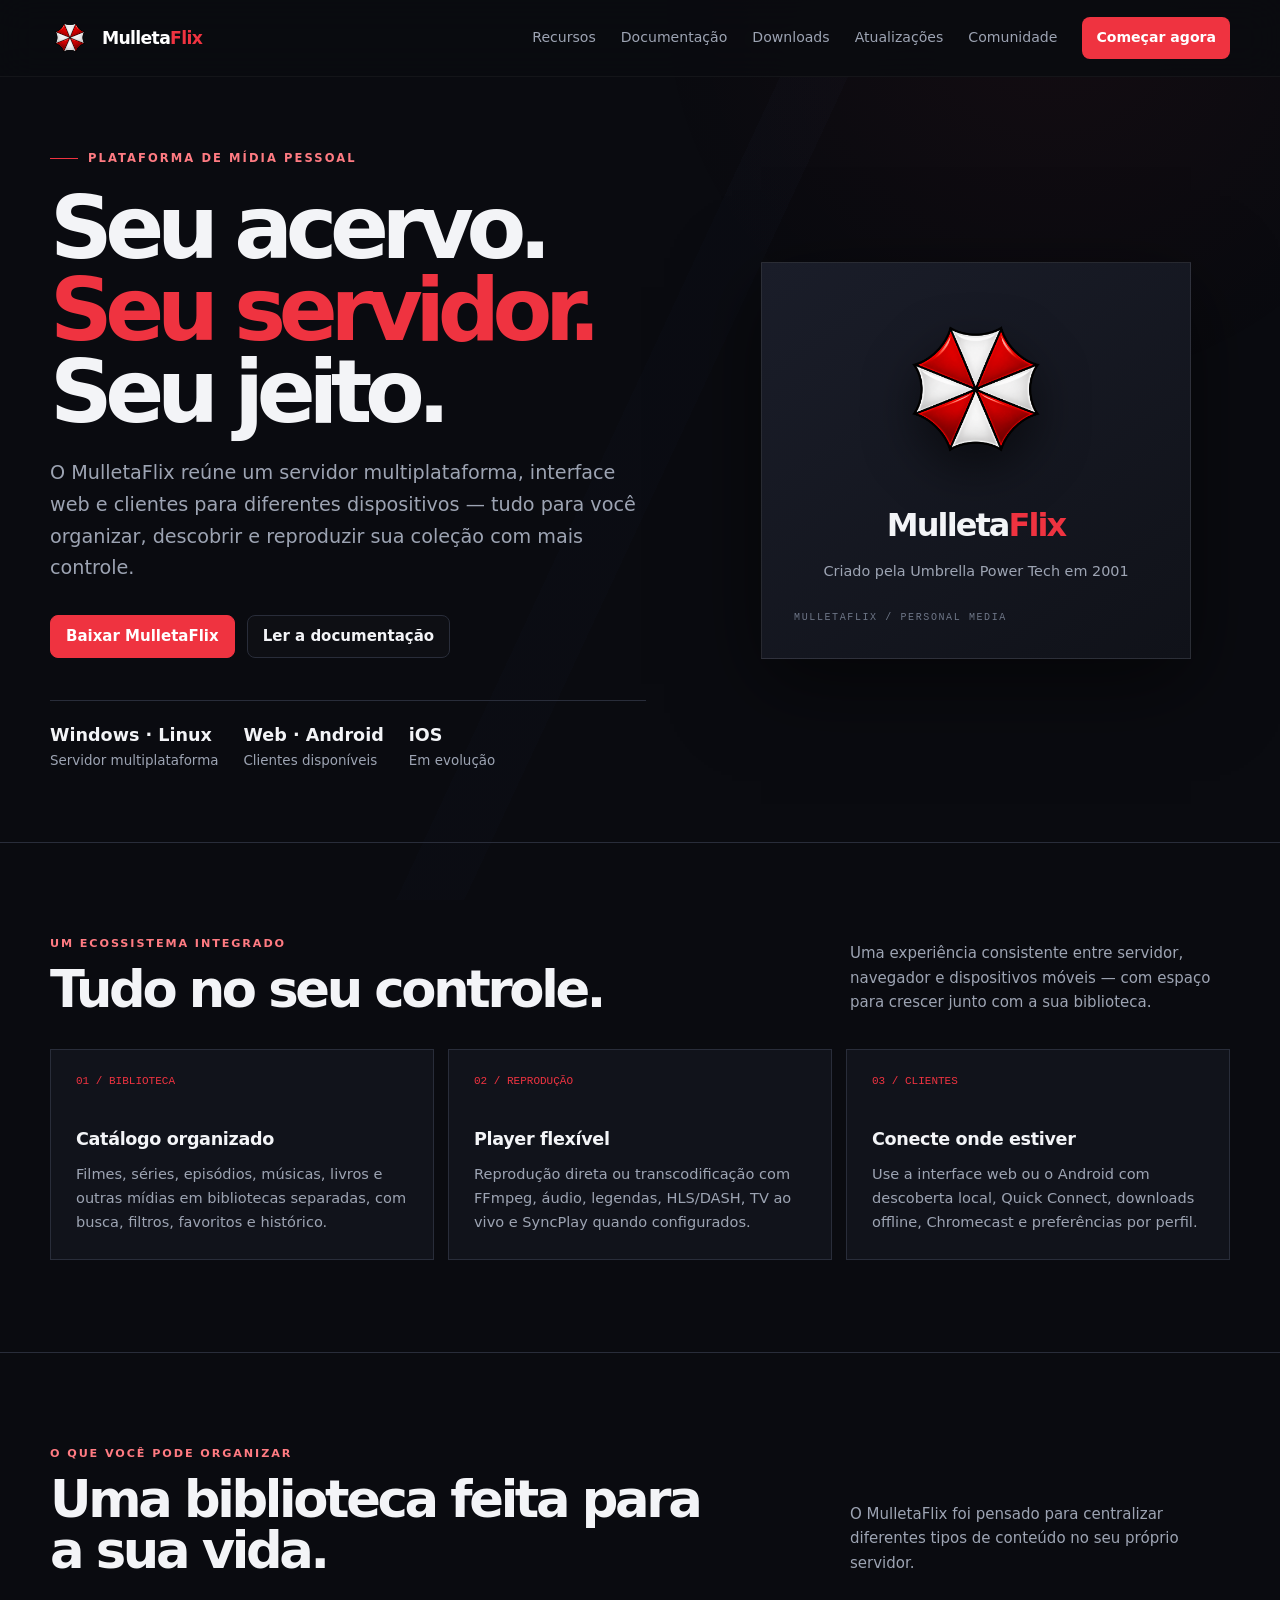
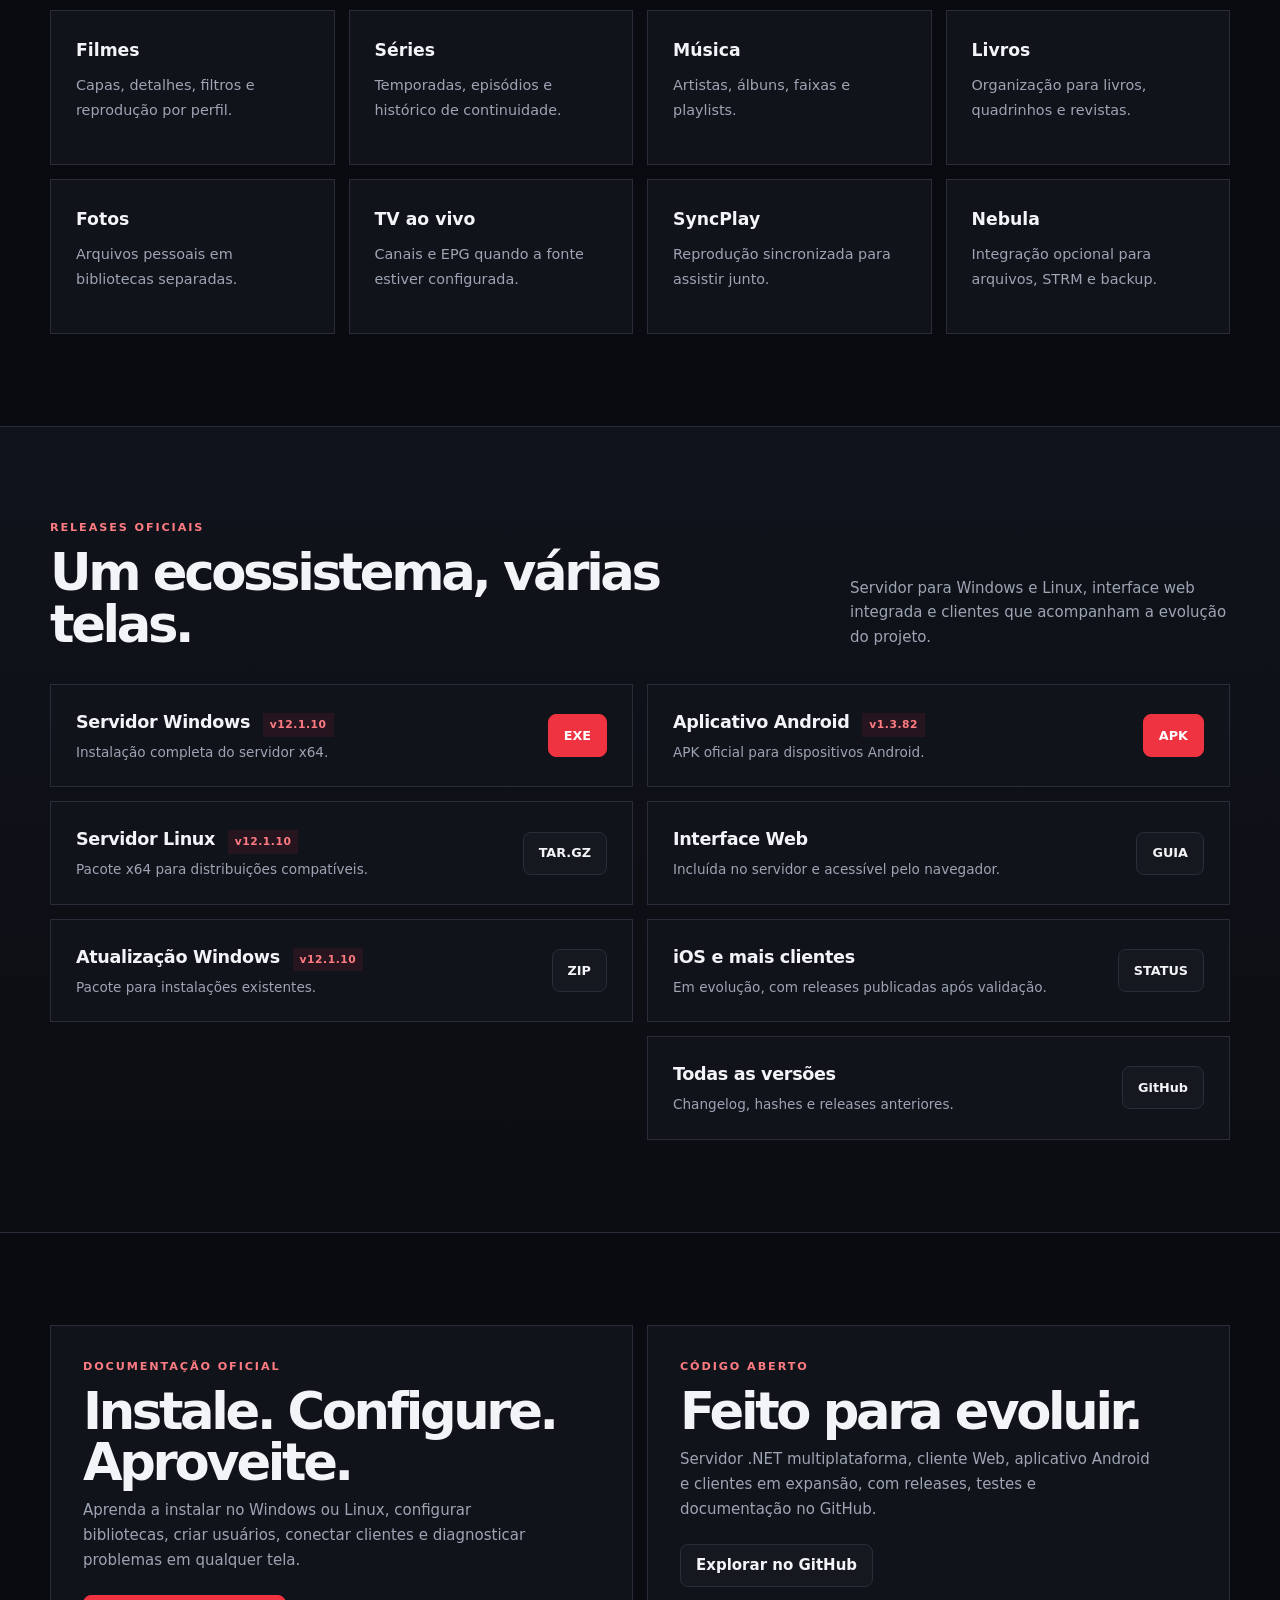
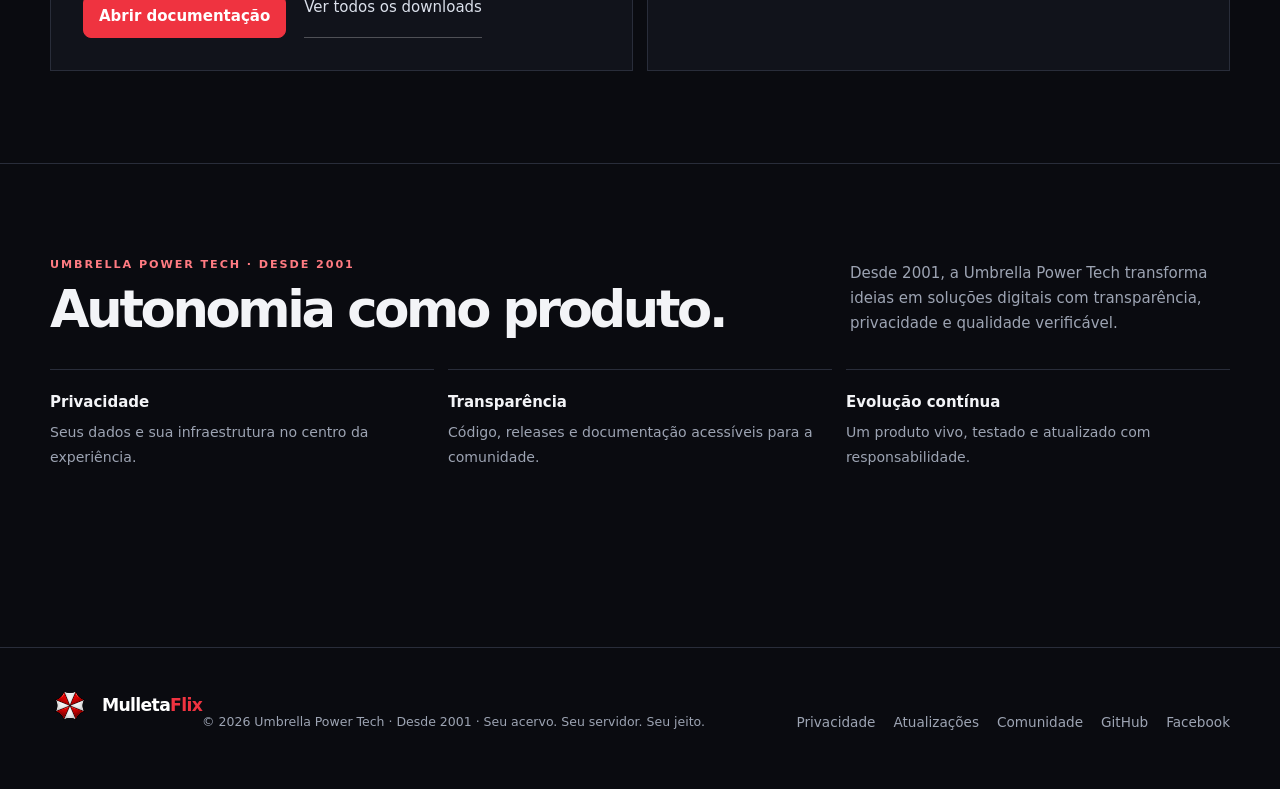
==== commit 97d5cd27: "Atualiza links do APK para v1.3.82" ====
--- a/index.html
+++ b/index.html
@@ -9,6 +9,7 @@
   <style>
     :root{color-scheme:dark;--bg:#0a0b10;--surface:#11131b;--surface-2:#171a24;--line:#292d3a;--text:#f3f4f7;--muted:#9da4b3;--red:#ef3340;--red-soft:#ff7b82;--blue:#7195ff;--max:1180px}*{box-sizing:border-box}html{scroll-behavior:smooth}body{margin:0;background:var(--bg);color:var(--text);font:15px/1.65 Inter,ui-sans-serif,system-ui,-apple-system,"Segoe UI",sans-serif}body:before{content:"";position:fixed;inset:0;pointer-events:none;background:linear-gradient(115deg,transparent 0 48%,#7195ff04 48% 52%,transparent 52%),radial-gradient(circle at 78% 7%,#ef33400b,transparent 28%);z-index:-1}a{color:inherit}.wrap{width:min(calc(100% - 48px),var(--max));margin:auto}header.site-header{position:sticky;top:0;z-index:30;background:#0a0b10e8;border-bottom:1px solid #ffffff0b;backdrop-filter:blur(18px)}.nav{height:76px;display:flex;align-items:center;justify-content:space-between;gap:28px}.brand{display:inline-flex;align-items:center;gap:12px;text-decoration:none}.brand img{width:40px;height:40px;object-fit:contain}.wordmark{font-size:1.08rem;font-weight:800;letter-spacing:-.04em}.wordmark em{color:var(--red);font-style:normal}.navlinks{display:flex;align-items:center;gap:25px}.navlinks a{color:var(--muted);text-decoration:none;font-size:.88rem}.navlinks a:hover,.navlinks a:focus-visible{color:var(--text)}.navlinks .nav-cta{color:#fff;background:var(--red);padding:9px 14px;border-radius:8px;font-weight:750}.hero{position:relative;display:grid;grid-template-columns:1.08fr .92fr;gap:76px;align-items:center;min-height:650px;padding:72px 0 92px}.hero-copy{max-width:680px}.kicker{display:flex;align-items:center;gap:10px;color:var(--red-soft);font-size:.72rem;letter-spacing:.18em;text-transform:uppercase;font-weight:800}.kicker:before{content:"";width:28px;height:1px;background:var(--red)}h1{max-width:690px;margin:20px 0 24px;font-size:clamp(3.2rem,6.8vw,6.5rem);line-height:.94;letter-spacing:-.085em}h1 span{color:var(--red)}.hero-lead{max-width:610px;margin:0;color:var(--muted);font-size:clamp(1.05rem,1.7vw,1.2rem)}.actions{display:flex;flex-wrap:wrap;gap:12px;margin:31px 0 0}.button{display:inline-flex;align-items:center;justify-content:center;min-height:45px;padding:0 17px;border:1px solid var(--line);border-radius:8px;text-decoration:none;font-weight:750;transition:transform .2s ease,background .2s ease,border-color .2s ease}.button:hover{transform:translateY(-2px);border-color:#ffffff40}.primary{background:var(--red);border-color:var(--red);color:#fff}.secondary{background:#ffffff05;color:var(--text)}.hero-meta{display:flex;flex-wrap:wrap;gap:25px;margin-top:42px;padding-top:20px;border-top:1px solid var(--line);color:var(--muted);font-size:.84rem}.hero-meta strong{display:block;color:var(--text);font-size:1.1rem}.hero-visual{position:relative;min-height:470px;display:grid;place-items:center}.hero-visual:before{content:"";position:absolute;width:360px;height:360px;border:1px solid #ffffff12;border-radius:50%;box-shadow:0 0 0 48px #ffffff03,0 0 0 96px #ffffff015}.hero-visual:after{content:"";position:absolute;width:230px;height:230px;border-radius:50%;background:#ef334012;filter:blur(30px)}.visual-card{position:relative;z-index:1;width:min(100%,430px);padding:42px 32px 34px;border:1px solid #ffffff18;background:linear-gradient(145deg,#1a1d29,#101219);box-shadow:0 25px 80px #0008}.visual-card:after{content:"MULLETAFLIX / PERSONAL MEDIA";display:block;margin-top:28px;color:#6e7687;font:10px/1.2 ui-monospace,SFMono-Regular,Consolas,monospace;letter-spacing:.16em}.visual-card img{display:block;width:172px;height:172px;margin:0 auto 22px;object-fit:contain;filter:drop-shadow(0 20px 25px #0008)}.visual-name{text-align:center;font-size:2rem;font-weight:850;letter-spacing:-.06em}.visual-name em{color:var(--red);font-style:normal}.visual-caption{margin:8px 0 0;text-align:center;color:var(--muted);font-size:.9rem}section.section{padding:92px 0;border-top:1px solid var(--line)}.section-intro{display:flex;justify-content:space-between;align-items:end;gap:40px;margin-bottom:34px}.section-intro>div:first-child{max-width:680px}.section-label{margin-bottom:10px;color:var(--red-soft);font-size:.7rem;font-weight:800;letter-spacing:.17em;text-transform:uppercase}h2{margin:0;font-size:clamp(2rem,4vw,3.5rem);line-height:1;letter-spacing:-.065em}h3{margin:0 0 8px;font-size:1.1rem;letter-spacing:-.02em}p{color:var(--muted)}.section-intro p{max-width:380px;margin:0}.feature-grid{display:grid;grid-template-columns:repeat(3,1fr);gap:14px}.feature{min-height:210px;padding:25px;border:1px solid var(--line);background:var(--surface);transition:background .2s ease,border-color .2s ease,transform .2s ease}.feature:hover{transform:translateY(-3px);background:var(--surface-2);border-color:#ffffff2b}.feature-index{display:block;margin-bottom:38px;color:var(--red);font:11px ui-monospace,SFMono-Regular,Consolas,monospace}.feature p{margin:0;font-size:.91rem}.release-section{background:linear-gradient(180deg,#10131b,#0c0d12)}.release-grid{display:grid;grid-template-columns:1fr 1fr;gap:14px}.release{display:flex;justify-content:space-between;align-items:center;gap:24px;padding:23px 25px;border:1px solid var(--line);background:var(--surface)}.release+.release{margin-top:14px}.release h3{margin-bottom:4px}.release p{margin:0;font-size:.85rem}.version{display:inline-block;margin-left:7px;padding:3px 7px;background:#ef334018;color:var(--red-soft);font-size:.67rem;letter-spacing:.05em}.release-actions{display:flex;gap:8px;flex-wrap:wrap;justify-content:flex-end}.release-actions .button{min-height:38px;padding:0 12px;font-size:.8rem}.docs-panel{display:grid;grid-template-columns:1fr 1fr;gap:14px}.docs-card{padding:32px;border:1px solid var(--line);background:var(--surface)}.docs-card p{max-width:470px;margin:10px 0 22px}.docs-links{display:flex;gap:18px;flex-wrap:wrap}.text-link{color:#dbe0eb;text-decoration:none;border-bottom:1px solid #ffffff42}.text-link:hover{color:#fff;border-color:var(--red)}.trust{display:grid;grid-template-columns:repeat(3,1fr);gap:14px}.trust-item{padding:20px 0;border-top:1px solid var(--line)}.trust-item strong{display:block;margin-bottom:5px}.trust-item span{color:var(--muted);font-size:.88rem}.footer{padding:38px 0 55px;border-top:1px solid var(--line)}.footer-row{display:flex;justify-content:space-between;gap:25px;align-items:end}.footer small{color:var(--muted)}.footer-links{display:flex;gap:18px;color:var(--muted);font-size:.85rem}.footer-links a{text-decoration:none}.footer-links a:hover{color:#fff}@media(max-width:860px){.wrap{width:min(calc(100% - 32px),var(--max))}.nav{height:auto;min-height:70px;padding:14px 0}.navlinks{gap:14px}.navlinks a:not(.nav-cta){display:none}.hero{grid-template-columns:1fr;gap:28px;padding:62px 0 76px}.hero-visual{min-height:390px;order:-1}.hero-copy{max-width:none}.feature-grid,.release-grid,.docs-panel{grid-template-columns:1fr}.section-intro{display:block}.section-intro p{margin-top:14px}.trust{grid-template-columns:1fr 1fr}.release{align-items:flex-start;flex-direction:column}.release-actions{justify-content:flex-start}.footer-row{align-items:flex-start;flex-direction:column}}@media(max-width:480px){h1{font-size:3.1rem}.hero-visual{min-height:320px}.visual-card{padding:28px 20px}.visual-card img{width:135px;height:135px}.visual-name{font-size:1.65rem}.trust{grid-template-columns:1fr}.footer-links{flex-wrap:wrap}}
   </style><link rel="stylesheet" href="site-theme.css">
+<meta name="google-site-verification" content="MvBh8v1_JIf-FwDSrJ7kD8zHvv03nZ13RHmnCqfhwU4">
 <link rel="canonical" href="https://mulletaflix-portal.vercel.app/">
 <meta property="og:type" content="website"><meta property="og:title" content="MulletaFlix — Plataforma de mídia pessoal"><meta property="og:description" content="Servidor, interface web e aplicativo para organizar e reproduzir sua biblioteca pessoal."><meta property="og:url" content="https://mulletaflix-portal.vercel.app/"><meta property="og:image" content="https://mulletaflix-portal.vercel.app/mulletaflix-umbrella-transparent.png">
 <script type="application/ld+json">{"@context":"https://schema.org","@type":"WebSite","name":"MulletaFlix","url":"https://mulletaflix-portal.vercel.app/","publisher":{"@type":"Organization","name":"Umbrella Power Tech","url":"https://umbrella-power-tech.vercel.app/"},"potentialAction":{"@type":"SearchAction","target":"https://mulletaflix-portal.vercel.app/?q={search_term_string}","query-input":"required name=search_term_string"}}</script>
@@ -19,7 +20,7 @@
     <section class="wrap hero"><div class="hero-copy"><div class="kicker">Plataforma de mídia pessoal</div><h1>Seu acervo.<br><span>Seu servidor.</span><br>Seu jeito.</h1><p class="hero-lead">O MulletaFlix reúne um servidor multiplataforma, interface web e clientes para diferentes dispositivos — tudo para você organizar, descobrir e reproduzir sua coleção com mais controle.</p><div class="actions"><a class="button primary" href="#downloads">Baixar MulletaFlix</a><a class="button secondary" href="docs.html">Ler a documentação</a></div><div class="hero-meta"><div><strong>Windows · Linux</strong>Servidor multiplataforma</div><div><strong>Web · Android</strong>Clientes disponíveis</div><div><strong>iOS</strong>Em evolução</div></div></div><div class="hero-visual"><div class="visual-card"><img src="mulletaflix-umbrella-transparent.png" alt="Guarda-chuva vermelho e branco do MulletaFlix"><div class="visual-name"><span>Mulleta</span><em>Flix</em></div><p class="visual-caption">Criado pela Umbrella Power Tech em 2001</p></div></div></section>
     <section id="recursos" class="section"><div class="wrap"><div class="section-intro"><div><div class="section-label">Um ecossistema integrado</div><h2>Tudo no seu controle.</h2></div><p>Uma experiência consistente entre servidor, navegador e dispositivos móveis — com espaço para crescer junto com a sua biblioteca.</p></div><div class="feature-grid"><article class="feature"><span class="feature-index">01 / BIBLIOTECA</span><h3>Catálogo organizado</h3><p>Filmes, séries, episódios, músicas, livros e outras mídias em bibliotecas separadas, com busca, filtros, favoritos e histórico.</p></article><article class="feature"><span class="feature-index">02 / REPRODUÇÃO</span><h3>Player flexível</h3><p>Reprodução direta ou transcodificação com FFmpeg, áudio, legendas, HLS/DASH, TV ao vivo e SyncPlay quando configurados.</p></article><article class="feature"><span class="feature-index">03 / CLIENTES</span><h3>Conecte onde estiver</h3><p>Use a interface web ou o Android com descoberta local, Quick Connect, downloads offline, Chromecast e preferências por perfil.</p></article></div></div></section>
     <section id="conteudo" class="section"><div class="wrap"><div class="section-intro"><div><div class="section-label">O que você pode organizar</div><h2>Uma biblioteca feita para a sua vida.</h2></div><p>O MulletaFlix foi pensado para centralizar diferentes tipos de conteúdo no seu próprio servidor.</p></div><div class="media-grid"><div class="media-item"><strong>Filmes</strong><span>Capas, detalhes, filtros e reprodução por perfil.</span></div><div class="media-item"><strong>Séries</strong><span>Temporadas, episódios e histórico de continuidade.</span></div><div class="media-item"><strong>Música</strong><span>Artistas, álbuns, faixas e playlists.</span></div><div class="media-item"><strong>Livros</strong><span>Organização para livros, quadrinhos e revistas.</span></div><div class="media-item"><strong>Fotos</strong><span>Arquivos pessoais em bibliotecas separadas.</span></div><div class="media-item"><strong>TV ao vivo</strong><span>Canais e EPG quando a fonte estiver configurada.</span></div><div class="media-item"><strong>SyncPlay</strong><span>Reprodução sincronizada para assistir junto.</span></div><div class="media-item"><strong>Nebula</strong><span>Integração opcional para arquivos, STRM e backup.</span></div></div></div></section>
-    <section id="downloads" class="section release-section"><div class="wrap"><div class="section-intro"><div><div class="section-label">Releases oficiais</div><h2>Um ecossistema, várias telas.</h2></div><p>Servidor para Windows e Linux, interface web integrada e clientes que acompanham a evolução do projeto.</p></div><div class="release-grid"><div><div class="release"><div><h3>Servidor Windows <span class="version">v12.1.10</span></h3><p>Instalação completa do servidor x64.</p></div><div class="release-actions"><a class="button primary" href="https://github.com/raphaelpera85/mulletaflix-completo/releases/download/v12.1.10/mulletaflix_12.1.10_windows-x64.exe">EXE</a></div></div><div class="release"><div><h3>Servidor Linux <span class="version">v12.1.10</span></h3><p>Pacote x64 para distribuições compatíveis.</p></div><div class="release-actions"><a class="button secondary" href="https://github.com/raphaelpera85/mulletaflix-completo/releases/download/v12.1.10/mulletaflix_12.1.10_linux-x64.tar.gz">TAR.GZ</a></div></div><div class="release"><div><h3>Atualização Windows <span class="version">v12.1.10</span></h3><p>Pacote para instalações existentes.</p></div><div class="release-actions"><a class="button secondary" href="https://github.com/raphaelpera85/mulletaflix-completo/releases/download/v12.1.10/mulletaflix-update-win-x64.zip">ZIP</a></div></div></div><div><div class="release"><div><h3>Aplicativo Android <span class="version">v1.3.81</span></h3><p>APK oficial para dispositivos Android.</p></div><div class="release-actions"><a class="button primary" href="https://github.com/raphaelpera85/mulletaflix-completo/releases/download/app-v1.3.81/mulletaflix-app-v1.3.81.apk">APK</a></div></div><div class="release"><div><h3>Interface Web</h3><p>Incluída no servidor e acessível pelo navegador.</p></div><div class="release-actions"><a class="button secondary" href="docs.html#clientes">GUIA</a></div></div><div class="release"><div><h3>iOS e mais clientes</h3><p>Em evolução, com releases publicadas após validação.</p></div><div class="release-actions"><a class="button secondary" href="downloads.html#aplicativos">STATUS</a></div></div><div class="release"><div><h3>Todas as versões</h3><p>Changelog, hashes e releases anteriores.</p></div><div class="release-actions"><a class="button secondary" href="https://github.com/raphaelpera85/mulletaflix-completo/releases">GitHub</a></div></div></div></div></div></section>
+    <section id="downloads" class="section release-section"><div class="wrap"><div class="section-intro"><div><div class="section-label">Releases oficiais</div><h2>Um ecossistema, várias telas.</h2></div><p>Servidor para Windows e Linux, interface web integrada e clientes que acompanham a evolução do projeto.</p></div><div class="release-grid"><div><div class="release"><div><h3>Servidor Windows <span class="version">v12.1.10</span></h3><p>Instalação completa do servidor x64.</p></div><div class="release-actions"><a class="button primary" href="https://github.com/raphaelpera85/mulletaflix-completo/releases/download/v12.1.10/mulletaflix_12.1.10_windows-x64.exe">EXE</a></div></div><div class="release"><div><h3>Servidor Linux <span class="version">v12.1.10</span></h3><p>Pacote x64 para distribuições compatíveis.</p></div><div class="release-actions"><a class="button secondary" href="https://github.com/raphaelpera85/mulletaflix-completo/releases/download/v12.1.10/mulletaflix_12.1.10_linux-x64.tar.gz">TAR.GZ</a></div></div><div class="release"><div><h3>Atualização Windows <span class="version">v12.1.10</span></h3><p>Pacote para instalações existentes.</p></div><div class="release-actions"><a class="button secondary" href="https://github.com/raphaelpera85/mulletaflix-completo/releases/download/v12.1.10/mulletaflix-update-win-x64.zip">ZIP</a></div></div></div><div><div class="release"><div><h3>Aplicativo Android <span class="version">v1.3.82</span></h3><p>APK oficial para dispositivos Android.</p></div><div class="release-actions"><a class="button primary" href="https://github.com/raphaelpera85/mulletaflix-completo/releases/download/app-v1.3.82/mulletaflix-app-v1.3.82.apk">APK</a></div></div><div class="release"><div><h3>Interface Web</h3><p>Incluída no servidor e acessível pelo navegador.</p></div><div class="release-actions"><a class="button secondary" href="docs.html#clientes">GUIA</a></div></div><div class="release"><div><h3>iOS e mais clientes</h3><p>Em evolução, com releases publicadas após validação.</p></div><div class="release-actions"><a class="button secondary" href="downloads.html#aplicativos">STATUS</a></div></div><div class="release"><div><h3>Todas as versões</h3><p>Changelog, hashes e releases anteriores.</p></div><div class="release-actions"><a class="button secondary" href="https://github.com/raphaelpera85/mulletaflix-completo/releases">GitHub</a></div></div></div></div></div></section>
     <section class="section"><div class="wrap"><div class="docs-panel"><article class="docs-card"><div class="section-label">Documentação oficial</div><h2>Instale. Configure. Aproveite.</h2><p>Aprenda a instalar no Windows ou Linux, configurar bibliotecas, criar usuários, conectar clientes e diagnosticar problemas em qualquer tela.</p><div class="docs-links"><a class="button primary" href="docs.html">Abrir documentação</a><a class="text-link" href="downloads.html">Ver todos os downloads</a></div></article><article class="docs-card"><div class="section-label">Código aberto</div><h2>Feito para evoluir.</h2><p>Servidor .NET multiplataforma, cliente Web, aplicativo Android e clientes em expansão, com releases, testes e documentação no GitHub.</p><div class="docs-links"><a class="button secondary" href="https://github.com/raphaelpera85/mulletaflix-completo">Explorar no GitHub</a></div></article></div></div></section>
     <section class="section"><div class="wrap"><div class="section-intro"><div><div class="section-label">Umbrella Power Tech · desde 2001</div><h2>Autonomia como produto.</h2></div><p>Desde 2001, a Umbrella Power Tech transforma ideias em soluções digitais com transparência, privacidade e qualidade verificável.</p></div><div class="trust"><div class="trust-item"><strong>Privacidade</strong><span>Seus dados e sua infraestrutura no centro da experiência.</span></div><div class="trust-item"><strong>Transparência</strong><span>Código, releases e documentação acessíveis para a comunidade.</span></div><div class="trust-item"><strong>Evolução contínua</strong><span>Um produto vivo, testado e atualizado com responsabilidade.</span></div></div></div></section>
   </main>
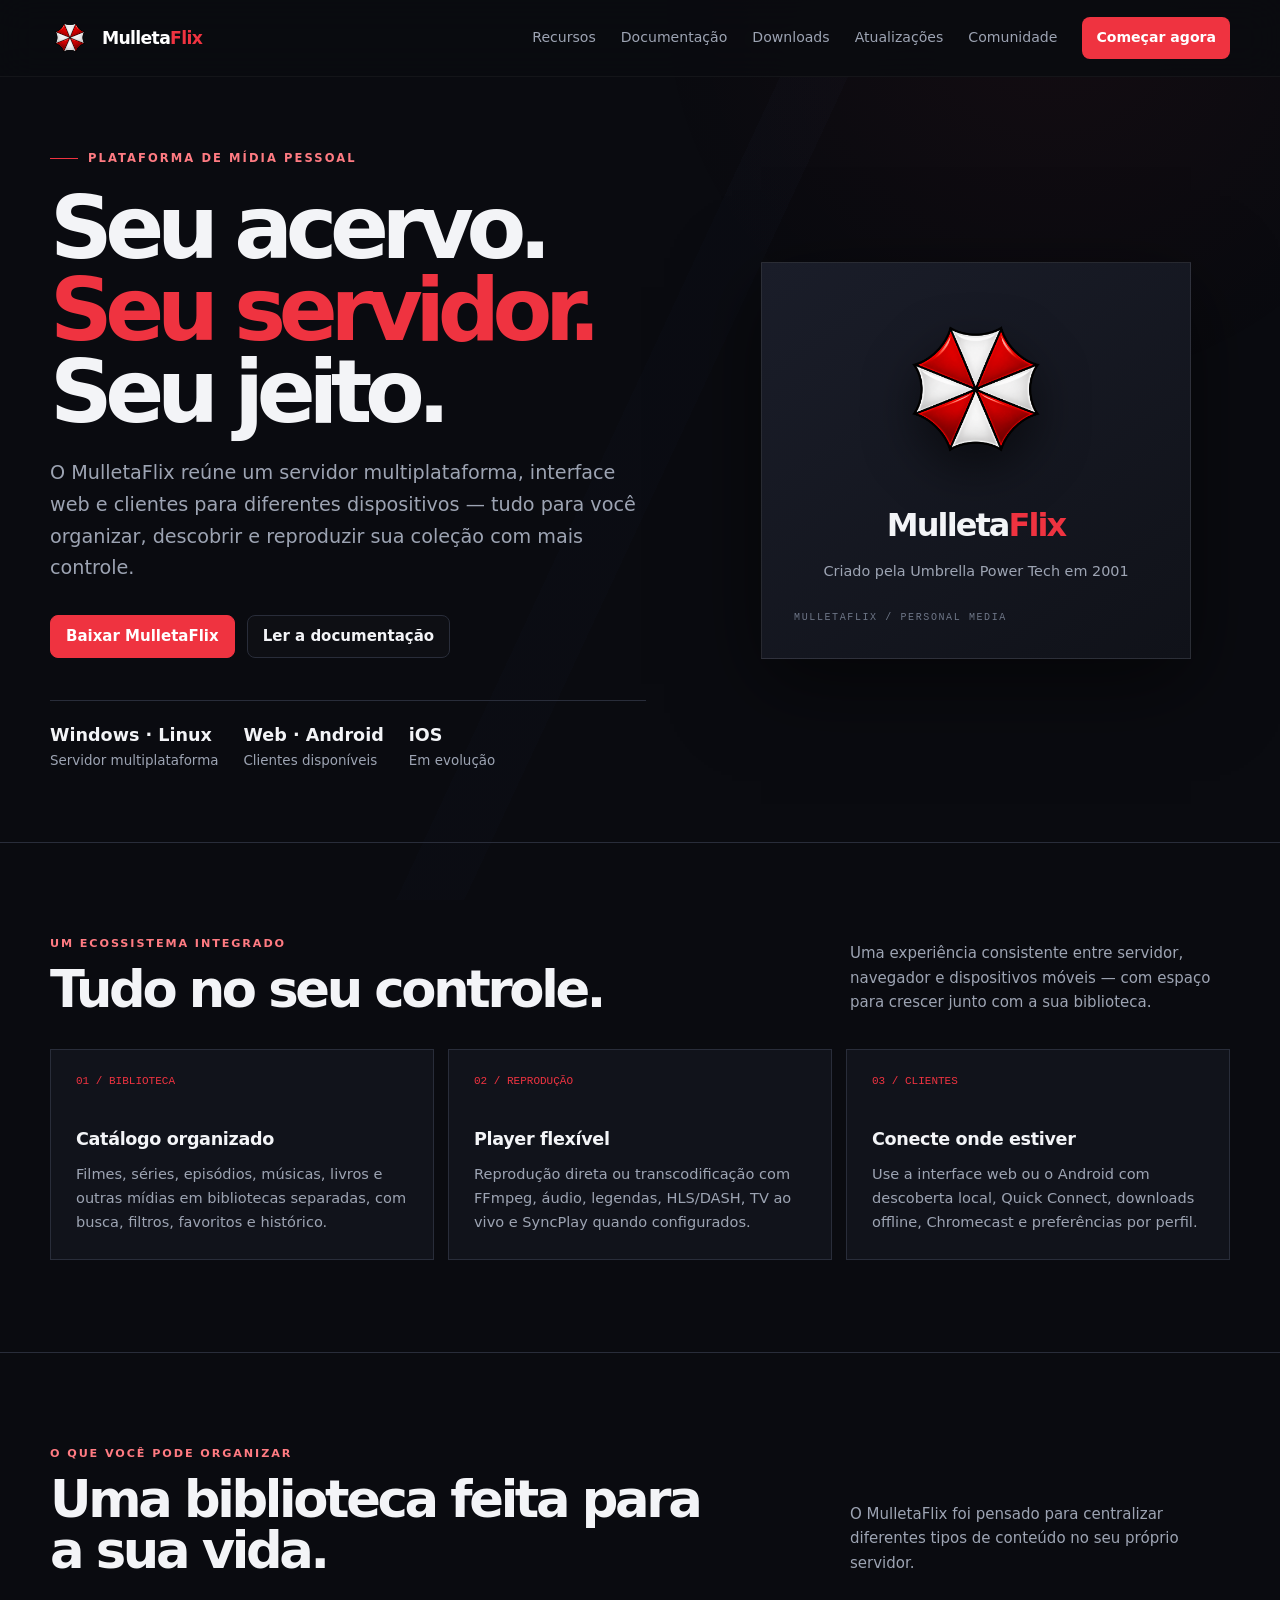
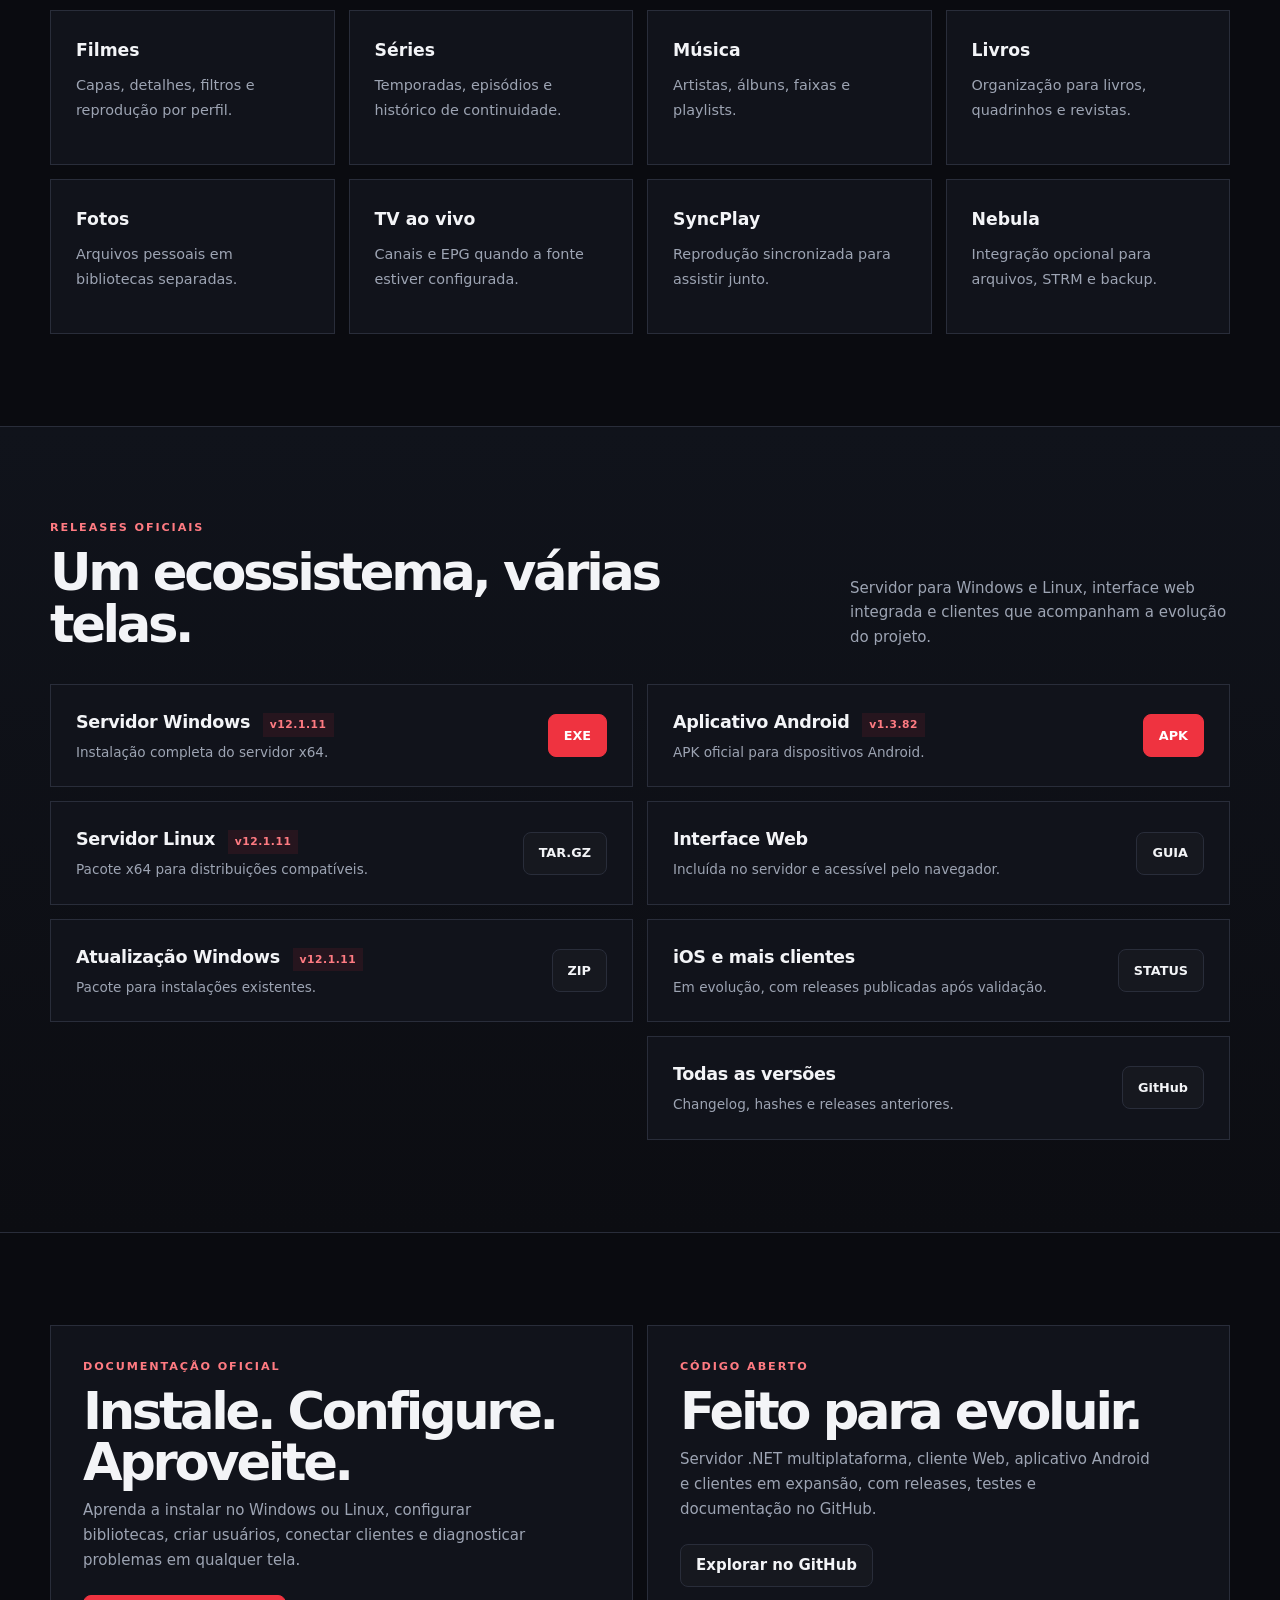
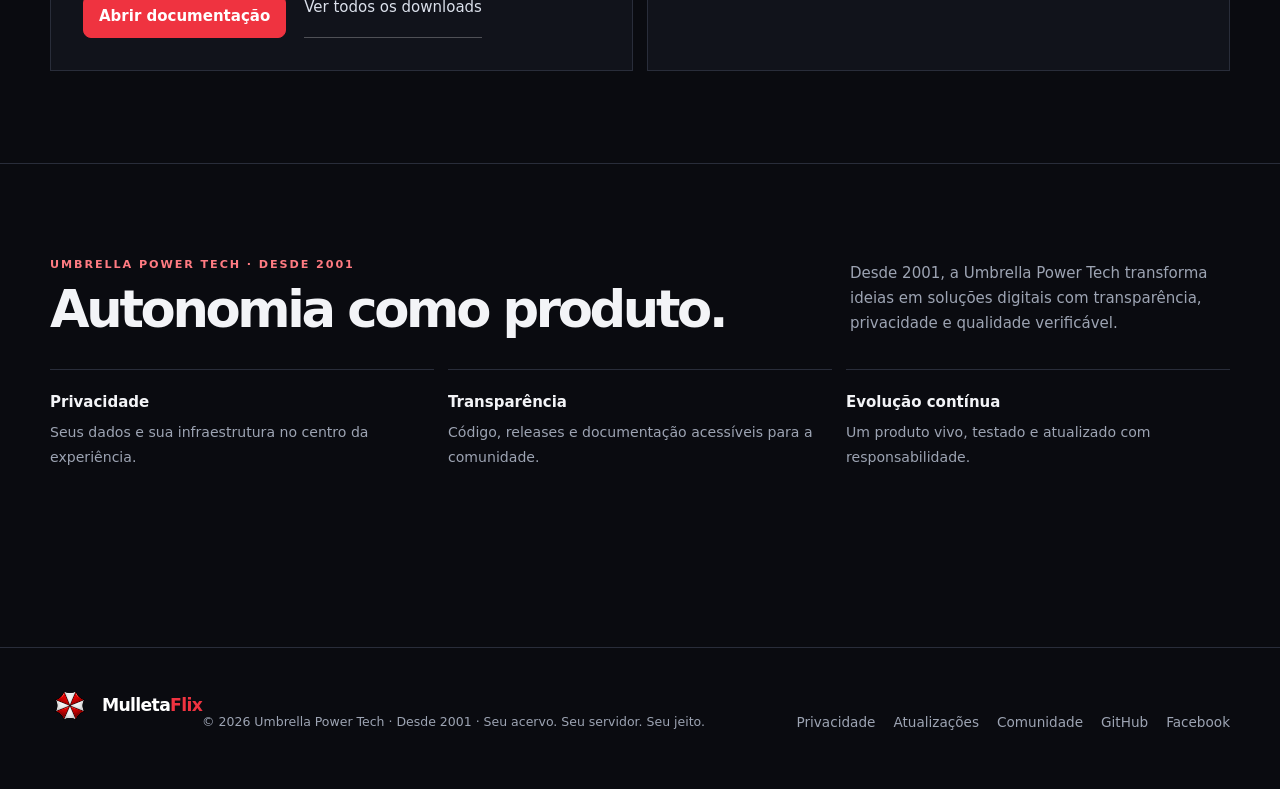
==== commit 3034ef1c: "feat(portal): release v12.1.11 do servidor MulletaFlix - Nginx auto-start e conexão segura" ====
--- a/index.html
+++ b/index.html
@@ -20,7 +20,7 @@
     <section class="wrap hero"><div class="hero-copy"><div class="kicker">Plataforma de mídia pessoal</div><h1>Seu acervo.<br><span>Seu servidor.</span><br>Seu jeito.</h1><p class="hero-lead">O MulletaFlix reúne um servidor multiplataforma, interface web e clientes para diferentes dispositivos — tudo para você organizar, descobrir e reproduzir sua coleção com mais controle.</p><div class="actions"><a class="button primary" href="#downloads">Baixar MulletaFlix</a><a class="button secondary" href="docs.html">Ler a documentação</a></div><div class="hero-meta"><div><strong>Windows · Linux</strong>Servidor multiplataforma</div><div><strong>Web · Android</strong>Clientes disponíveis</div><div><strong>iOS</strong>Em evolução</div></div></div><div class="hero-visual"><div class="visual-card"><img src="mulletaflix-umbrella-transparent.png" alt="Guarda-chuva vermelho e branco do MulletaFlix"><div class="visual-name"><span>Mulleta</span><em>Flix</em></div><p class="visual-caption">Criado pela Umbrella Power Tech em 2001</p></div></div></section>
     <section id="recursos" class="section"><div class="wrap"><div class="section-intro"><div><div class="section-label">Um ecossistema integrado</div><h2>Tudo no seu controle.</h2></div><p>Uma experiência consistente entre servidor, navegador e dispositivos móveis — com espaço para crescer junto com a sua biblioteca.</p></div><div class="feature-grid"><article class="feature"><span class="feature-index">01 / BIBLIOTECA</span><h3>Catálogo organizado</h3><p>Filmes, séries, episódios, músicas, livros e outras mídias em bibliotecas separadas, com busca, filtros, favoritos e histórico.</p></article><article class="feature"><span class="feature-index">02 / REPRODUÇÃO</span><h3>Player flexível</h3><p>Reprodução direta ou transcodificação com FFmpeg, áudio, legendas, HLS/DASH, TV ao vivo e SyncPlay quando configurados.</p></article><article class="feature"><span class="feature-index">03 / CLIENTES</span><h3>Conecte onde estiver</h3><p>Use a interface web ou o Android com descoberta local, Quick Connect, downloads offline, Chromecast e preferências por perfil.</p></article></div></div></section>
     <section id="conteudo" class="section"><div class="wrap"><div class="section-intro"><div><div class="section-label">O que você pode organizar</div><h2>Uma biblioteca feita para a sua vida.</h2></div><p>O MulletaFlix foi pensado para centralizar diferentes tipos de conteúdo no seu próprio servidor.</p></div><div class="media-grid"><div class="media-item"><strong>Filmes</strong><span>Capas, detalhes, filtros e reprodução por perfil.</span></div><div class="media-item"><strong>Séries</strong><span>Temporadas, episódios e histórico de continuidade.</span></div><div class="media-item"><strong>Música</strong><span>Artistas, álbuns, faixas e playlists.</span></div><div class="media-item"><strong>Livros</strong><span>Organização para livros, quadrinhos e revistas.</span></div><div class="media-item"><strong>Fotos</strong><span>Arquivos pessoais em bibliotecas separadas.</span></div><div class="media-item"><strong>TV ao vivo</strong><span>Canais e EPG quando a fonte estiver configurada.</span></div><div class="media-item"><strong>SyncPlay</strong><span>Reprodução sincronizada para assistir junto.</span></div><div class="media-item"><strong>Nebula</strong><span>Integração opcional para arquivos, STRM e backup.</span></div></div></div></section>
-    <section id="downloads" class="section release-section"><div class="wrap"><div class="section-intro"><div><div class="section-label">Releases oficiais</div><h2>Um ecossistema, várias telas.</h2></div><p>Servidor para Windows e Linux, interface web integrada e clientes que acompanham a evolução do projeto.</p></div><div class="release-grid"><div><div class="release"><div><h3>Servidor Windows <span class="version">v12.1.10</span></h3><p>Instalação completa do servidor x64.</p></div><div class="release-actions"><a class="button primary" href="https://github.com/raphaelpera85/mulletaflix-completo/releases/download/v12.1.10/mulletaflix_12.1.10_windows-x64.exe">EXE</a></div></div><div class="release"><div><h3>Servidor Linux <span class="version">v12.1.10</span></h3><p>Pacote x64 para distribuições compatíveis.</p></div><div class="release-actions"><a class="button secondary" href="https://github.com/raphaelpera85/mulletaflix-completo/releases/download/v12.1.10/mulletaflix_12.1.10_linux-x64.tar.gz">TAR.GZ</a></div></div><div class="release"><div><h3>Atualização Windows <span class="version">v12.1.10</span></h3><p>Pacote para instalações existentes.</p></div><div class="release-actions"><a class="button secondary" href="https://github.com/raphaelpera85/mulletaflix-completo/releases/download/v12.1.10/mulletaflix-update-win-x64.zip">ZIP</a></div></div></div><div><div class="release"><div><h3>Aplicativo Android <span class="version">v1.3.82</span></h3><p>APK oficial para dispositivos Android.</p></div><div class="release-actions"><a class="button primary" href="https://github.com/raphaelpera85/mulletaflix-completo/releases/download/app-v1.3.82/mulletaflix-app-v1.3.82.apk">APK</a></div></div><div class="release"><div><h3>Interface Web</h3><p>Incluída no servidor e acessível pelo navegador.</p></div><div class="release-actions"><a class="button secondary" href="docs.html#clientes">GUIA</a></div></div><div class="release"><div><h3>iOS e mais clientes</h3><p>Em evolução, com releases publicadas após validação.</p></div><div class="release-actions"><a class="button secondary" href="downloads.html#aplicativos">STATUS</a></div></div><div class="release"><div><h3>Todas as versões</h3><p>Changelog, hashes e releases anteriores.</p></div><div class="release-actions"><a class="button secondary" href="https://github.com/raphaelpera85/mulletaflix-completo/releases">GitHub</a></div></div></div></div></div></section>
+    <section id="downloads" class="section release-section"><div class="wrap"><div class="section-intro"><div><div class="section-label">Releases oficiais</div><h2>Um ecossistema, várias telas.</h2></div><p>Servidor para Windows e Linux, interface web integrada e clientes que acompanham a evolução do projeto.</p></div><div class="release-grid"><div><div class="release"><div><h3>Servidor Windows <span class="version">v12.1.11</span></h3><p>Instalação completa do servidor x64.</p></div><div class="release-actions"><a class="button primary" href="https://github.com/raphaelpera85/mulletaflix-completo/releases/download/v12.1.11/mulletaflix_12.1.11_windows-x64.exe">EXE</a></div></div><div class="release"><div><h3>Servidor Linux <span class="version">v12.1.11</span></h3><p>Pacote x64 para distribuições compatíveis.</p></div><div class="release-actions"><a class="button secondary" href="https://github.com/raphaelpera85/mulletaflix-completo/releases/download/v12.1.11/mulletaflix_12.1.11_linux-x64.tar.gz">TAR.GZ</a></div></div><div class="release"><div><h3>Atualização Windows <span class="version">v12.1.11</span></h3><p>Pacote para instalações existentes.</p></div><div class="release-actions"><a class="button secondary" href="https://github.com/raphaelpera85/mulletaflix-completo/releases/download/v12.1.11/mulletaflix-update-win-x64.zip">ZIP</a></div></div></div><div><div class="release"><div><h3>Aplicativo Android <span class="version">v1.3.82</span></h3><p>APK oficial para dispositivos Android.</p></div><div class="release-actions"><a class="button primary" href="https://github.com/raphaelpera85/mulletaflix-completo/releases/download/app-v1.3.82/mulletaflix-app-v1.3.82.apk">APK</a></div></div><div class="release"><div><h3>Interface Web</h3><p>Incluída no servidor e acessível pelo navegador.</p></div><div class="release-actions"><a class="button secondary" href="docs.html#clientes">GUIA</a></div></div><div class="release"><div><h3>iOS e mais clientes</h3><p>Em evolução, com releases publicadas após validação.</p></div><div class="release-actions"><a class="button secondary" href="downloads.html#aplicativos">STATUS</a></div></div><div class="release"><div><h3>Todas as versões</h3><p>Changelog, hashes e releases anteriores.</p></div><div class="release-actions"><a class="button secondary" href="https://github.com/raphaelpera85/mulletaflix-completo/releases">GitHub</a></div></div></div></div></div></section>
     <section class="section"><div class="wrap"><div class="docs-panel"><article class="docs-card"><div class="section-label">Documentação oficial</div><h2>Instale. Configure. Aproveite.</h2><p>Aprenda a instalar no Windows ou Linux, configurar bibliotecas, criar usuários, conectar clientes e diagnosticar problemas em qualquer tela.</p><div class="docs-links"><a class="button primary" href="docs.html">Abrir documentação</a><a class="text-link" href="downloads.html">Ver todos os downloads</a></div></article><article class="docs-card"><div class="section-label">Código aberto</div><h2>Feito para evoluir.</h2><p>Servidor .NET multiplataforma, cliente Web, aplicativo Android e clientes em expansão, com releases, testes e documentação no GitHub.</p><div class="docs-links"><a class="button secondary" href="https://github.com/raphaelpera85/mulletaflix-completo">Explorar no GitHub</a></div></article></div></div></section>
     <section class="section"><div class="wrap"><div class="section-intro"><div><div class="section-label">Umbrella Power Tech · desde 2001</div><h2>Autonomia como produto.</h2></div><p>Desde 2001, a Umbrella Power Tech transforma ideias em soluções digitais com transparência, privacidade e qualidade verificável.</p></div><div class="trust"><div class="trust-item"><strong>Privacidade</strong><span>Seus dados e sua infraestrutura no centro da experiência.</span></div><div class="trust-item"><strong>Transparência</strong><span>Código, releases e documentação acessíveis para a comunidade.</span></div><div class="trust-item"><strong>Evolução contínua</strong><span>Um produto vivo, testado e atualizado com responsabilidade.</span></div></div></div></section>
   </main>
--- a/site-theme.css
+++ b/site-theme.css
@@ -14,6 +14,7 @@
 .navlinks{display:flex;align-items:center;gap:25px;flex-wrap:wrap}
 .navlinks a,.nav>span a{color:var(--muted)!important;text-decoration:none;font-size:.88rem}
 .navlinks a:hover,.nav>span a:hover{color:var(--text)!important}
+.nav-menu{position:relative;display:inline-flex;align-items:center;height:42px}.nav-menu>a:after{content:'⌄';margin-left:6px;font-size:.72em}.nav-submenu{position:absolute;top:calc(100% + 7px);left:-12px;display:none;min-width:190px;padding:7px;border:1px solid var(--line);background:#11131bf7;box-shadow:0 16px 35px #0008;backdrop-filter:blur(18px)}.nav-menu:hover .nav-submenu,.nav-menu:focus-within .nav-submenu{display:grid}.nav-submenu a{display:block!important;padding:9px 11px;color:var(--muted)!important}.nav-submenu a:hover,.nav-submenu a:focus-visible{background:#ffffff0b;color:var(--text)!important}
 .navlinks .nav-cta{color:#fff!important;background:var(--red);padding:9px 14px;border-radius:8px;font-weight:750}
 .hero{padding:72px 0 70px}
 .eyebrow{color:var(--red-soft);font-size:.72rem;font-weight:800;letter-spacing:.18em;text-transform:uppercase}
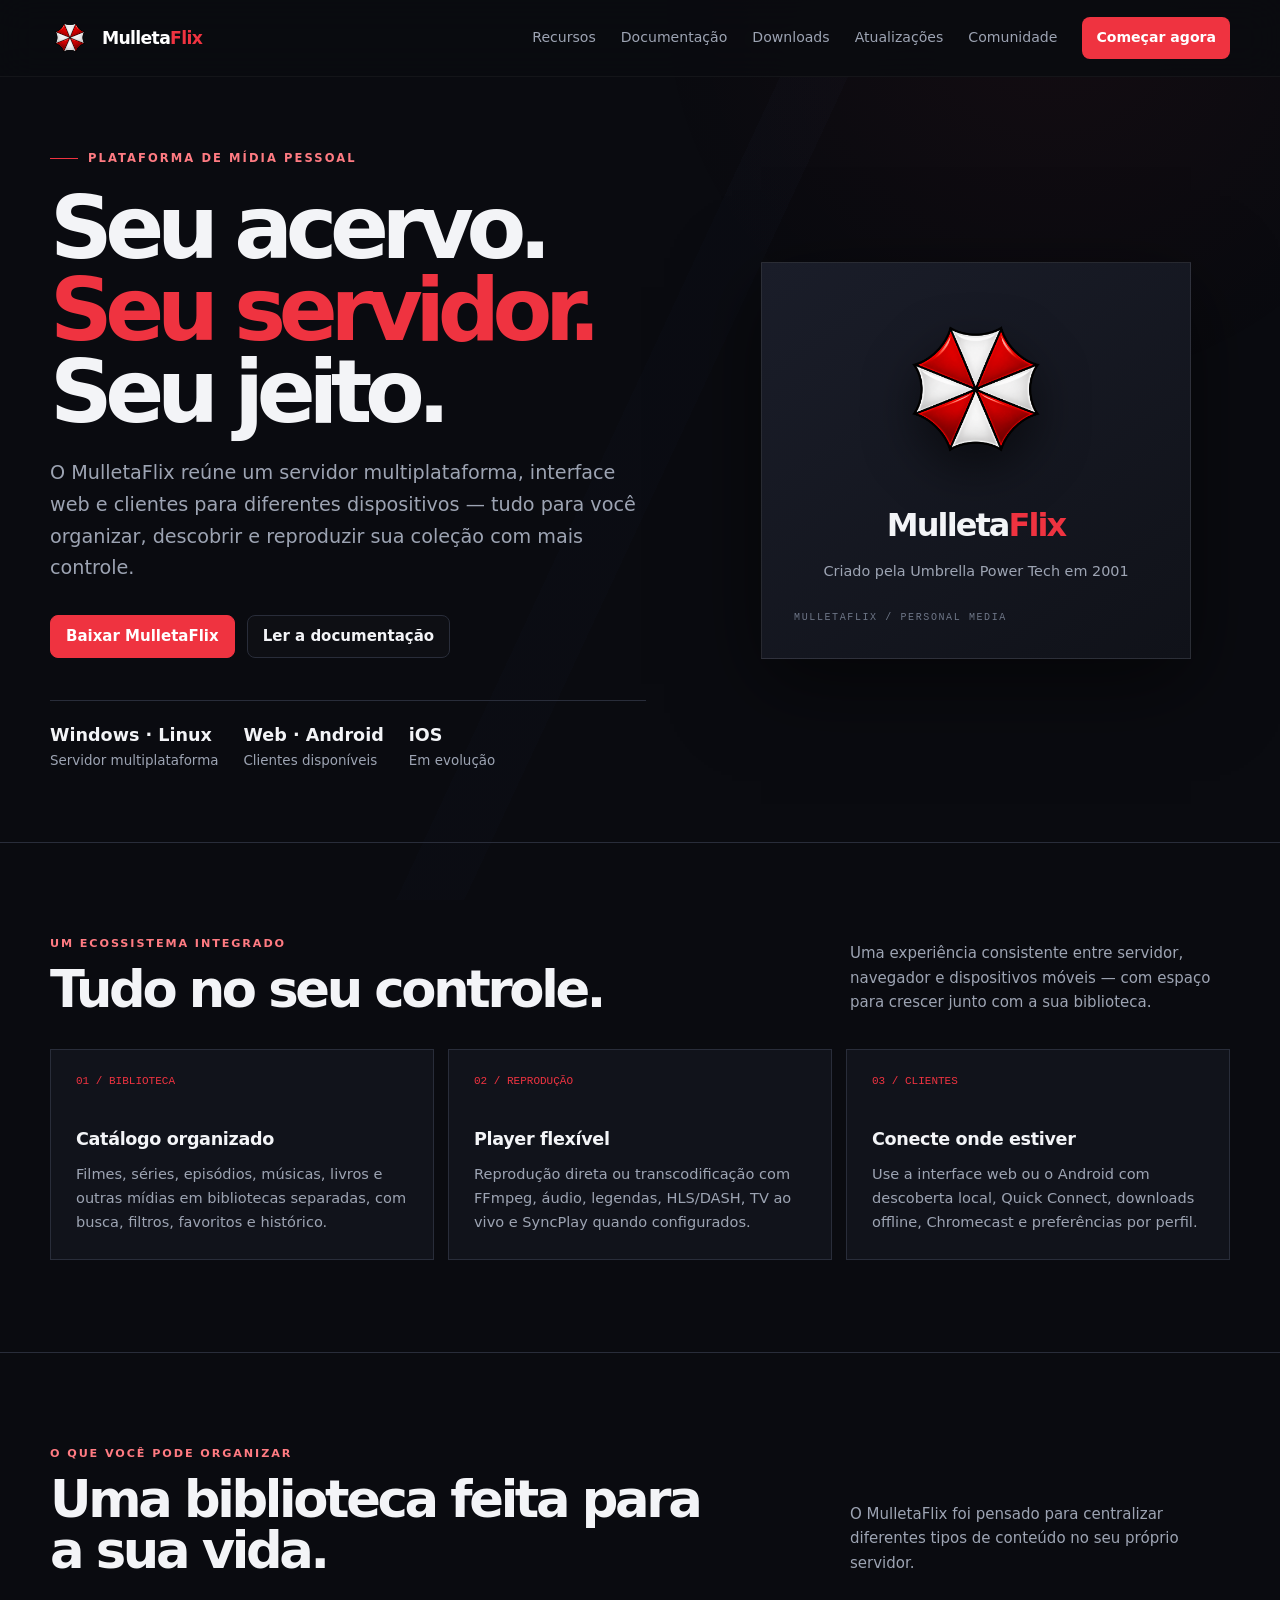
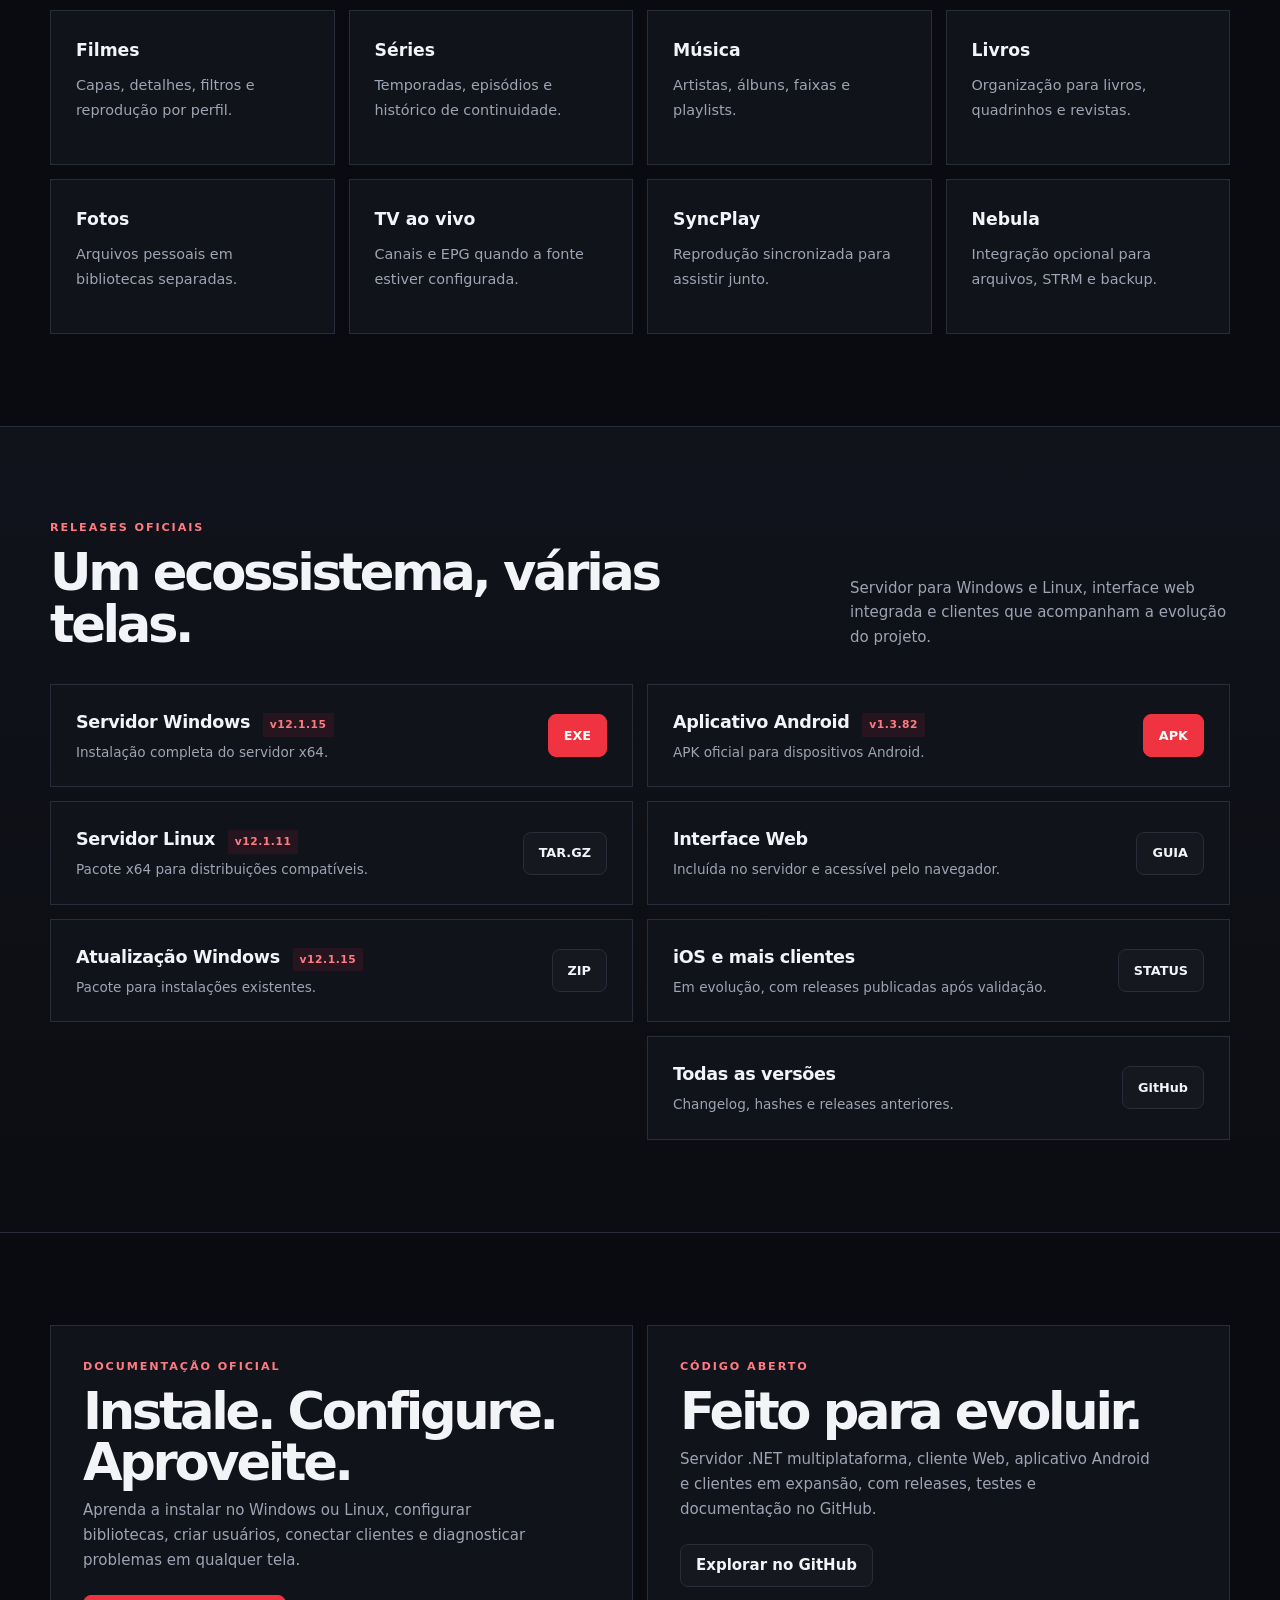
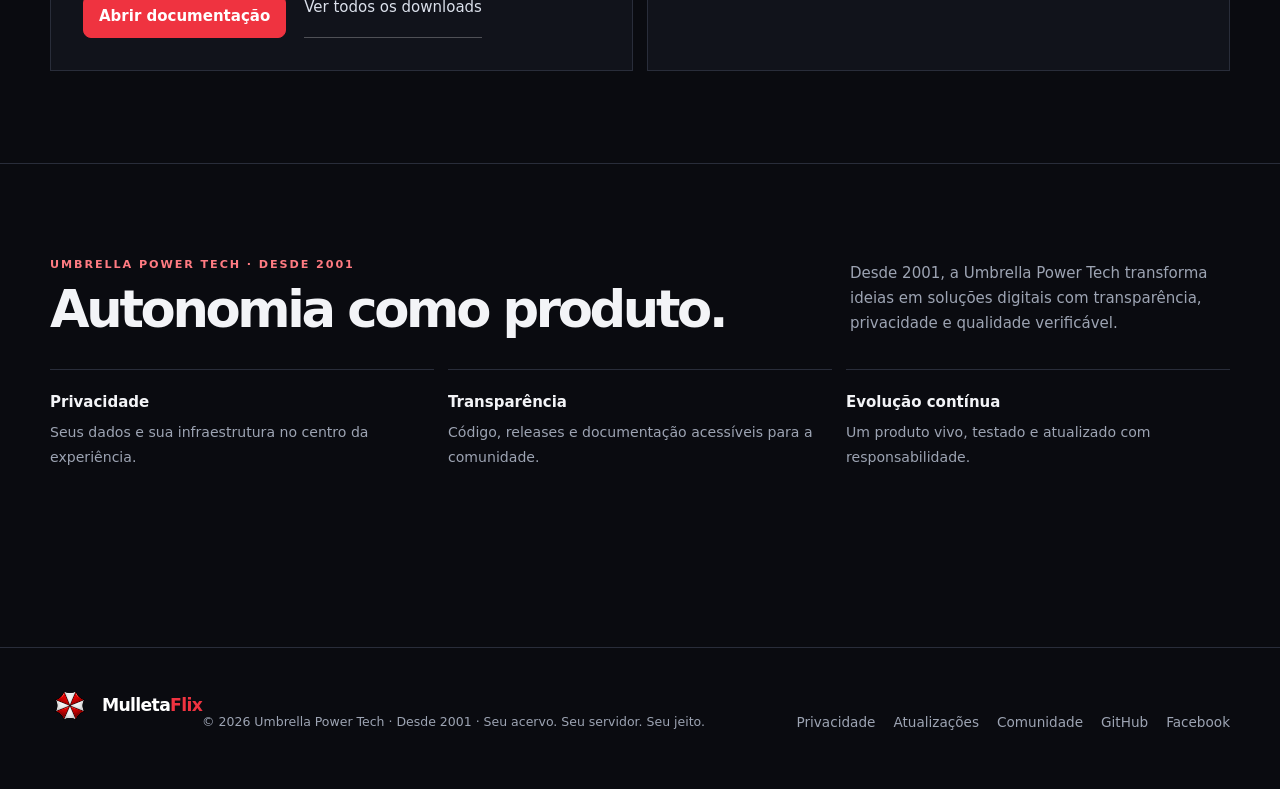
==== commit 952a62e1: "Update portal with release v12.1.15 and homologation status" ====
--- a/index.html
+++ b/index.html
@@ -20,7 +20,7 @@
     <section class="wrap hero"><div class="hero-copy"><div class="kicker">Plataforma de mídia pessoal</div><h1>Seu acervo.<br><span>Seu servidor.</span><br>Seu jeito.</h1><p class="hero-lead">O MulletaFlix reúne um servidor multiplataforma, interface web e clientes para diferentes dispositivos — tudo para você organizar, descobrir e reproduzir sua coleção com mais controle.</p><div class="actions"><a class="button primary" href="#downloads">Baixar MulletaFlix</a><a class="button secondary" href="docs.html">Ler a documentação</a></div><div class="hero-meta"><div><strong>Windows · Linux</strong>Servidor multiplataforma</div><div><strong>Web · Android</strong>Clientes disponíveis</div><div><strong>iOS</strong>Em evolução</div></div></div><div class="hero-visual"><div class="visual-card"><img src="mulletaflix-umbrella-transparent.png" alt="Guarda-chuva vermelho e branco do MulletaFlix"><div class="visual-name"><span>Mulleta</span><em>Flix</em></div><p class="visual-caption">Criado pela Umbrella Power Tech em 2001</p></div></div></section>
     <section id="recursos" class="section"><div class="wrap"><div class="section-intro"><div><div class="section-label">Um ecossistema integrado</div><h2>Tudo no seu controle.</h2></div><p>Uma experiência consistente entre servidor, navegador e dispositivos móveis — com espaço para crescer junto com a sua biblioteca.</p></div><div class="feature-grid"><article class="feature"><span class="feature-index">01 / BIBLIOTECA</span><h3>Catálogo organizado</h3><p>Filmes, séries, episódios, músicas, livros e outras mídias em bibliotecas separadas, com busca, filtros, favoritos e histórico.</p></article><article class="feature"><span class="feature-index">02 / REPRODUÇÃO</span><h3>Player flexível</h3><p>Reprodução direta ou transcodificação com FFmpeg, áudio, legendas, HLS/DASH, TV ao vivo e SyncPlay quando configurados.</p></article><article class="feature"><span class="feature-index">03 / CLIENTES</span><h3>Conecte onde estiver</h3><p>Use a interface web ou o Android com descoberta local, Quick Connect, downloads offline, Chromecast e preferências por perfil.</p></article></div></div></section>
     <section id="conteudo" class="section"><div class="wrap"><div class="section-intro"><div><div class="section-label">O que você pode organizar</div><h2>Uma biblioteca feita para a sua vida.</h2></div><p>O MulletaFlix foi pensado para centralizar diferentes tipos de conteúdo no seu próprio servidor.</p></div><div class="media-grid"><div class="media-item"><strong>Filmes</strong><span>Capas, detalhes, filtros e reprodução por perfil.</span></div><div class="media-item"><strong>Séries</strong><span>Temporadas, episódios e histórico de continuidade.</span></div><div class="media-item"><strong>Música</strong><span>Artistas, álbuns, faixas e playlists.</span></div><div class="media-item"><strong>Livros</strong><span>Organização para livros, quadrinhos e revistas.</span></div><div class="media-item"><strong>Fotos</strong><span>Arquivos pessoais em bibliotecas separadas.</span></div><div class="media-item"><strong>TV ao vivo</strong><span>Canais e EPG quando a fonte estiver configurada.</span></div><div class="media-item"><strong>SyncPlay</strong><span>Reprodução sincronizada para assistir junto.</span></div><div class="media-item"><strong>Nebula</strong><span>Integração opcional para arquivos, STRM e backup.</span></div></div></div></section>
-    <section id="downloads" class="section release-section"><div class="wrap"><div class="section-intro"><div><div class="section-label">Releases oficiais</div><h2>Um ecossistema, várias telas.</h2></div><p>Servidor para Windows e Linux, interface web integrada e clientes que acompanham a evolução do projeto.</p></div><div class="release-grid"><div><div class="release"><div><h3>Servidor Windows <span class="version">v12.1.11</span></h3><p>Instalação completa do servidor x64.</p></div><div class="release-actions"><a class="button primary" href="https://github.com/raphaelpera85/mulletaflix-completo/releases/download/v12.1.11/mulletaflix_12.1.11_windows-x64.exe">EXE</a></div></div><div class="release"><div><h3>Servidor Linux <span class="version">v12.1.11</span></h3><p>Pacote x64 para distribuições compatíveis.</p></div><div class="release-actions"><a class="button secondary" href="https://github.com/raphaelpera85/mulletaflix-completo/releases/download/v12.1.11/mulletaflix_12.1.11_linux-x64.tar.gz">TAR.GZ</a></div></div><div class="release"><div><h3>Atualização Windows <span class="version">v12.1.11</span></h3><p>Pacote para instalações existentes.</p></div><div class="release-actions"><a class="button secondary" href="https://github.com/raphaelpera85/mulletaflix-completo/releases/download/v12.1.11/mulletaflix-update-win-x64.zip">ZIP</a></div></div></div><div><div class="release"><div><h3>Aplicativo Android <span class="version">v1.3.82</span></h3><p>APK oficial para dispositivos Android.</p></div><div class="release-actions"><a class="button primary" href="https://github.com/raphaelpera85/mulletaflix-completo/releases/download/app-v1.3.82/mulletaflix-app-v1.3.82.apk">APK</a></div></div><div class="release"><div><h3>Interface Web</h3><p>Incluída no servidor e acessível pelo navegador.</p></div><div class="release-actions"><a class="button secondary" href="docs.html#clientes">GUIA</a></div></div><div class="release"><div><h3>iOS e mais clientes</h3><p>Em evolução, com releases publicadas após validação.</p></div><div class="release-actions"><a class="button secondary" href="downloads.html#aplicativos">STATUS</a></div></div><div class="release"><div><h3>Todas as versões</h3><p>Changelog, hashes e releases anteriores.</p></div><div class="release-actions"><a class="button secondary" href="https://github.com/raphaelpera85/mulletaflix-completo/releases">GitHub</a></div></div></div></div></div></section>
+    <section id="downloads" class="section release-section"><div class="wrap"><div class="section-intro"><div><div class="section-label">Releases oficiais</div><h2>Um ecossistema, várias telas.</h2></div><p>Servidor para Windows e Linux, interface web integrada e clientes que acompanham a evolução do projeto.</p></div><div class="release-grid"><div><div class="release"><div><h3>Servidor Windows <span class="version">v12.1.15</span></h3><p>Instalação completa do servidor x64.</p></div><div class="release-actions"><a class="button primary" href="https://github.com/raphaelpera85/mulletaflix-completo/releases/download/v12.1.15/mulletaflix_12.1.15_windows-x64.exe">EXE</a></div></div><div class="release"><div><h3>Servidor Linux <span class="version">v12.1.11</span></h3><p>Pacote x64 para distribuições compatíveis.</p></div><div class="release-actions"><a class="button secondary" href="https://github.com/raphaelpera85/mulletaflix-completo/releases/download/v12.1.11/mulletaflix_12.1.11_linux-x64.tar.gz">TAR.GZ</a></div></div><div class="release"><div><h3>Atualização Windows <span class="version">v12.1.15</span></h3><p>Pacote para instalações existentes.</p></div><div class="release-actions"><a class="button secondary" href="https://github.com/raphaelpera85/mulletaflix-completo/releases/download/v12.1.15/mulletaflix-update-win-x64.zip">ZIP</a></div></div></div><div><div class="release"><div><h3>Aplicativo Android <span class="version">v1.3.82</span></h3><p>APK oficial para dispositivos Android.</p></div><div class="release-actions"><a class="button primary" href="https://github.com/raphaelpera85/mulletaflix-completo/releases/download/app-v1.3.82/mulletaflix-app-v1.3.82.apk">APK</a></div></div><div class="release"><div><h3>Interface Web</h3><p>Incluída no servidor e acessível pelo navegador.</p></div><div class="release-actions"><a class="button secondary" href="docs.html#clientes">GUIA</a></div></div><div class="release"><div><h3>iOS e mais clientes</h3><p>Em evolução, com releases publicadas após validação.</p></div><div class="release-actions"><a class="button secondary" href="downloads.html#aplicativos">STATUS</a></div></div><div class="release"><div><h3>Todas as versões</h3><p>Changelog, hashes e releases anteriores.</p></div><div class="release-actions"><a class="button secondary" href="https://github.com/raphaelpera85/mulletaflix-completo/releases">GitHub</a></div></div></div></div></div></section>
     <section class="section"><div class="wrap"><div class="docs-panel"><article class="docs-card"><div class="section-label">Documentação oficial</div><h2>Instale. Configure. Aproveite.</h2><p>Aprenda a instalar no Windows ou Linux, configurar bibliotecas, criar usuários, conectar clientes e diagnosticar problemas em qualquer tela.</p><div class="docs-links"><a class="button primary" href="docs.html">Abrir documentação</a><a class="text-link" href="downloads.html">Ver todos os downloads</a></div></article><article class="docs-card"><div class="section-label">Código aberto</div><h2>Feito para evoluir.</h2><p>Servidor .NET multiplataforma, cliente Web, aplicativo Android e clientes em expansão, com releases, testes e documentação no GitHub.</p><div class="docs-links"><a class="button secondary" href="https://github.com/raphaelpera85/mulletaflix-completo">Explorar no GitHub</a></div></article></div></div></section>
     <section class="section"><div class="wrap"><div class="section-intro"><div><div class="section-label">Umbrella Power Tech · desde 2001</div><h2>Autonomia como produto.</h2></div><p>Desde 2001, a Umbrella Power Tech transforma ideias em soluções digitais com transparência, privacidade e qualidade verificável.</p></div><div class="trust"><div class="trust-item"><strong>Privacidade</strong><span>Seus dados e sua infraestrutura no centro da experiência.</span></div><div class="trust-item"><strong>Transparência</strong><span>Código, releases e documentação acessíveis para a comunidade.</span></div><div class="trust-item"><strong>Evolução contínua</strong><span>Um produto vivo, testado e atualizado com responsabilidade.</span></div></div></div></section>
   </main>
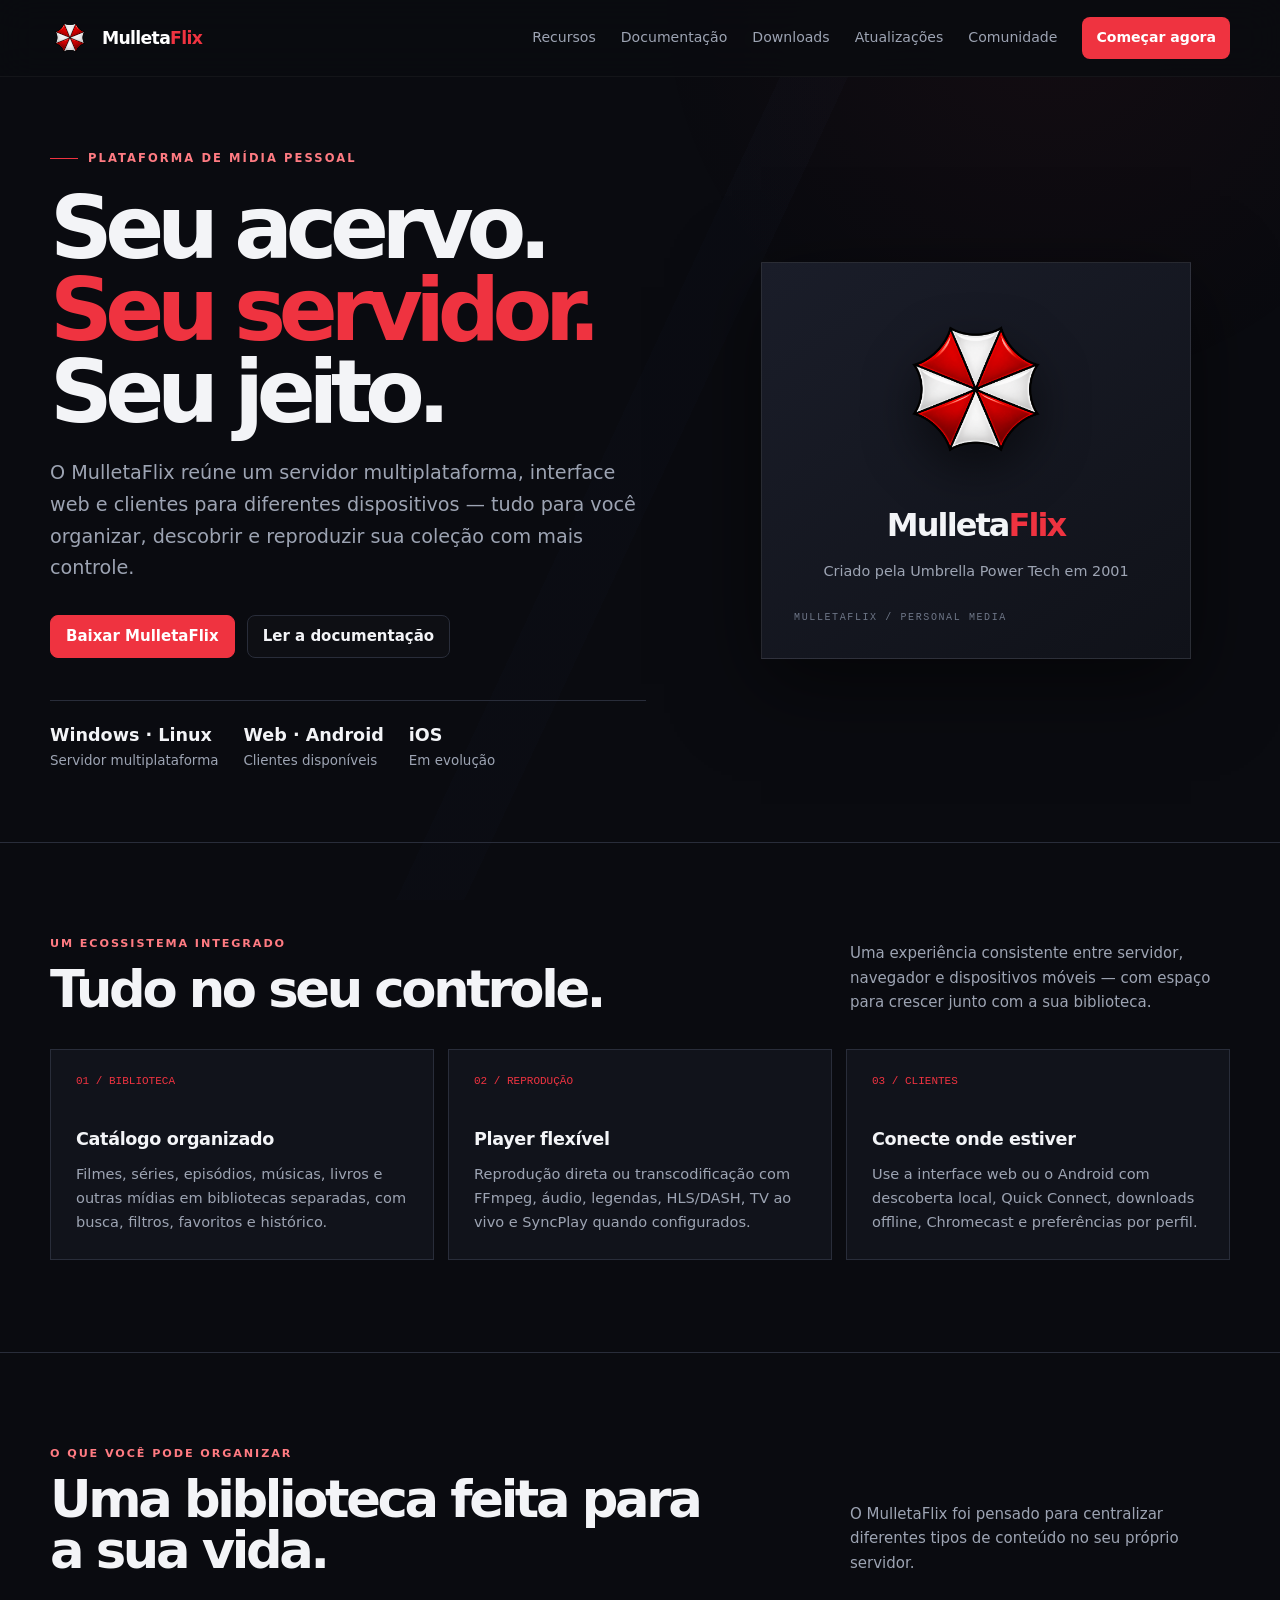
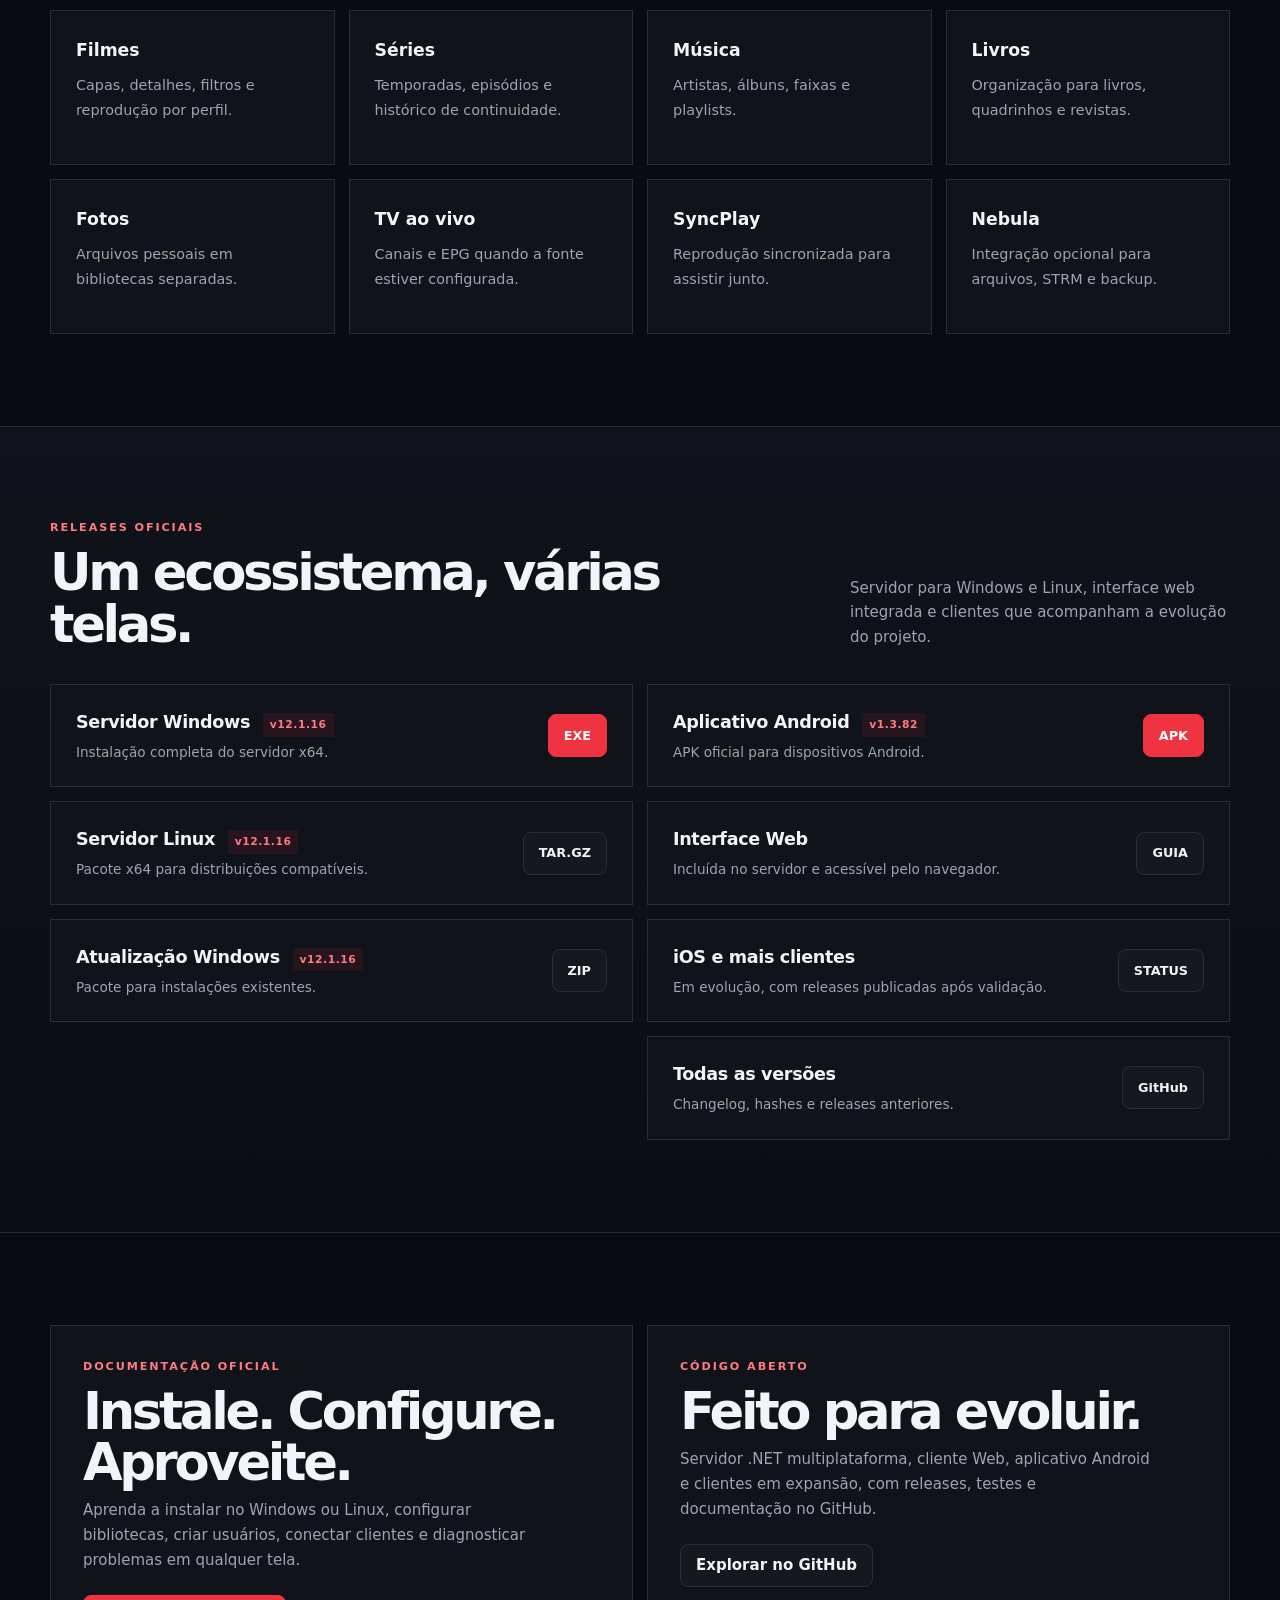
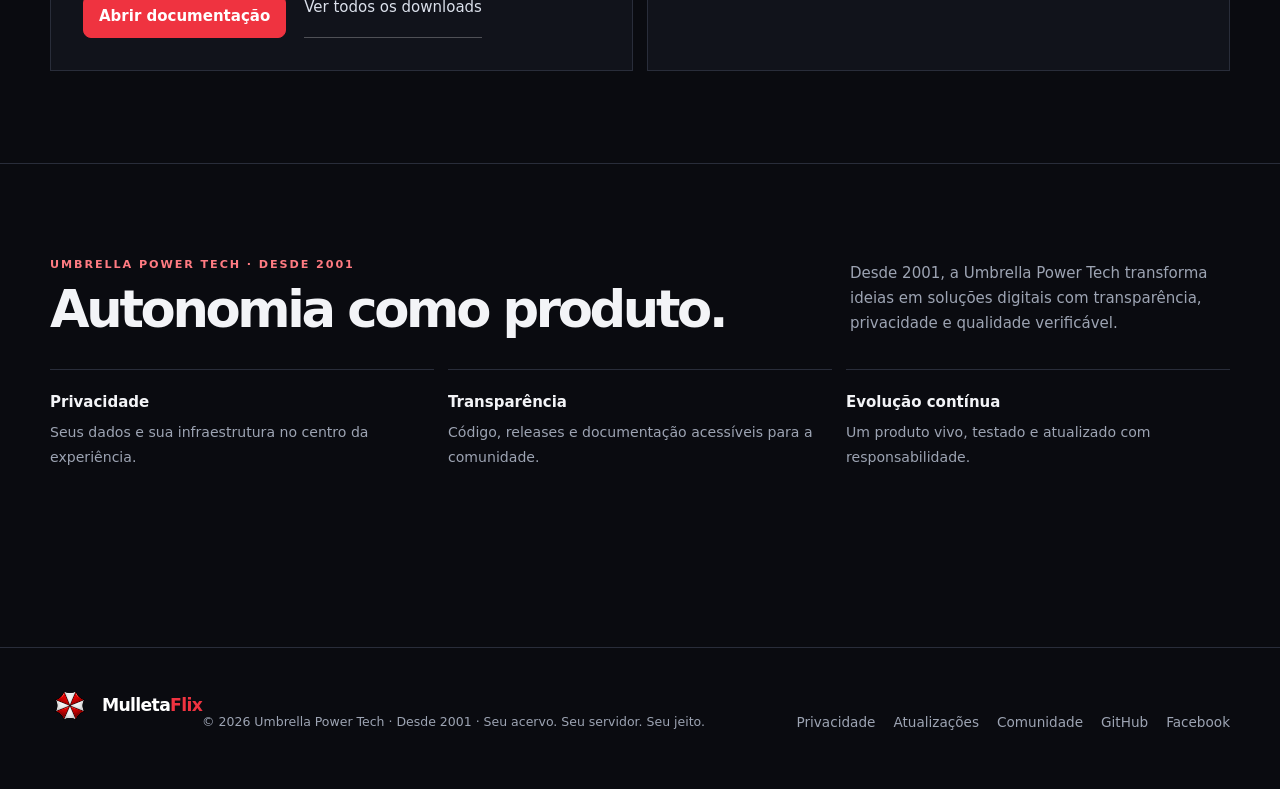
==== commit 2cc55b31: "Publish server 12.1.16 portal updates" ====
--- a/index.html
+++ b/index.html
@@ -20,7 +20,7 @@
     <section class="wrap hero"><div class="hero-copy"><div class="kicker">Plataforma de mídia pessoal</div><h1>Seu acervo.<br><span>Seu servidor.</span><br>Seu jeito.</h1><p class="hero-lead">O MulletaFlix reúne um servidor multiplataforma, interface web e clientes para diferentes dispositivos — tudo para você organizar, descobrir e reproduzir sua coleção com mais controle.</p><div class="actions"><a class="button primary" href="#downloads">Baixar MulletaFlix</a><a class="button secondary" href="docs.html">Ler a documentação</a></div><div class="hero-meta"><div><strong>Windows · Linux</strong>Servidor multiplataforma</div><div><strong>Web · Android</strong>Clientes disponíveis</div><div><strong>iOS</strong>Em evolução</div></div></div><div class="hero-visual"><div class="visual-card"><img src="mulletaflix-umbrella-transparent.png" alt="Guarda-chuva vermelho e branco do MulletaFlix"><div class="visual-name"><span>Mulleta</span><em>Flix</em></div><p class="visual-caption">Criado pela Umbrella Power Tech em 2001</p></div></div></section>
     <section id="recursos" class="section"><div class="wrap"><div class="section-intro"><div><div class="section-label">Um ecossistema integrado</div><h2>Tudo no seu controle.</h2></div><p>Uma experiência consistente entre servidor, navegador e dispositivos móveis — com espaço para crescer junto com a sua biblioteca.</p></div><div class="feature-grid"><article class="feature"><span class="feature-index">01 / BIBLIOTECA</span><h3>Catálogo organizado</h3><p>Filmes, séries, episódios, músicas, livros e outras mídias em bibliotecas separadas, com busca, filtros, favoritos e histórico.</p></article><article class="feature"><span class="feature-index">02 / REPRODUÇÃO</span><h3>Player flexível</h3><p>Reprodução direta ou transcodificação com FFmpeg, áudio, legendas, HLS/DASH, TV ao vivo e SyncPlay quando configurados.</p></article><article class="feature"><span class="feature-index">03 / CLIENTES</span><h3>Conecte onde estiver</h3><p>Use a interface web ou o Android com descoberta local, Quick Connect, downloads offline, Chromecast e preferências por perfil.</p></article></div></div></section>
     <section id="conteudo" class="section"><div class="wrap"><div class="section-intro"><div><div class="section-label">O que você pode organizar</div><h2>Uma biblioteca feita para a sua vida.</h2></div><p>O MulletaFlix foi pensado para centralizar diferentes tipos de conteúdo no seu próprio servidor.</p></div><div class="media-grid"><div class="media-item"><strong>Filmes</strong><span>Capas, detalhes, filtros e reprodução por perfil.</span></div><div class="media-item"><strong>Séries</strong><span>Temporadas, episódios e histórico de continuidade.</span></div><div class="media-item"><strong>Música</strong><span>Artistas, álbuns, faixas e playlists.</span></div><div class="media-item"><strong>Livros</strong><span>Organização para livros, quadrinhos e revistas.</span></div><div class="media-item"><strong>Fotos</strong><span>Arquivos pessoais em bibliotecas separadas.</span></div><div class="media-item"><strong>TV ao vivo</strong><span>Canais e EPG quando a fonte estiver configurada.</span></div><div class="media-item"><strong>SyncPlay</strong><span>Reprodução sincronizada para assistir junto.</span></div><div class="media-item"><strong>Nebula</strong><span>Integração opcional para arquivos, STRM e backup.</span></div></div></div></section>
-    <section id="downloads" class="section release-section"><div class="wrap"><div class="section-intro"><div><div class="section-label">Releases oficiais</div><h2>Um ecossistema, várias telas.</h2></div><p>Servidor para Windows e Linux, interface web integrada e clientes que acompanham a evolução do projeto.</p></div><div class="release-grid"><div><div class="release"><div><h3>Servidor Windows <span class="version">v12.1.15</span></h3><p>Instalação completa do servidor x64.</p></div><div class="release-actions"><a class="button primary" href="https://github.com/raphaelpera85/mulletaflix-completo/releases/download/v12.1.15/mulletaflix_12.1.15_windows-x64.exe">EXE</a></div></div><div class="release"><div><h3>Servidor Linux <span class="version">v12.1.11</span></h3><p>Pacote x64 para distribuições compatíveis.</p></div><div class="release-actions"><a class="button secondary" href="https://github.com/raphaelpera85/mulletaflix-completo/releases/download/v12.1.11/mulletaflix_12.1.11_linux-x64.tar.gz">TAR.GZ</a></div></div><div class="release"><div><h3>Atualização Windows <span class="version">v12.1.15</span></h3><p>Pacote para instalações existentes.</p></div><div class="release-actions"><a class="button secondary" href="https://github.com/raphaelpera85/mulletaflix-completo/releases/download/v12.1.15/mulletaflix-update-win-x64.zip">ZIP</a></div></div></div><div><div class="release"><div><h3>Aplicativo Android <span class="version">v1.3.82</span></h3><p>APK oficial para dispositivos Android.</p></div><div class="release-actions"><a class="button primary" href="https://github.com/raphaelpera85/mulletaflix-completo/releases/download/app-v1.3.82/mulletaflix-app-v1.3.82.apk">APK</a></div></div><div class="release"><div><h3>Interface Web</h3><p>Incluída no servidor e acessível pelo navegador.</p></div><div class="release-actions"><a class="button secondary" href="docs.html#clientes">GUIA</a></div></div><div class="release"><div><h3>iOS e mais clientes</h3><p>Em evolução, com releases publicadas após validação.</p></div><div class="release-actions"><a class="button secondary" href="downloads.html#aplicativos">STATUS</a></div></div><div class="release"><div><h3>Todas as versões</h3><p>Changelog, hashes e releases anteriores.</p></div><div class="release-actions"><a class="button secondary" href="https://github.com/raphaelpera85/mulletaflix-completo/releases">GitHub</a></div></div></div></div></div></section>
+    <section id="downloads" class="section release-section"><div class="wrap"><div class="section-intro"><div><div class="section-label">Releases oficiais</div><h2>Um ecossistema, várias telas.</h2></div><p>Servidor para Windows e Linux, interface web integrada e clientes que acompanham a evolução do projeto.</p></div><div class="release-grid"><div><div class="release"><div><h3>Servidor Windows <span class="version">v12.1.16</span></h3><p>Instalação completa do servidor x64.</p></div><div class="release-actions"><a class="button primary" href="https://github.com/raphaelpera85/mulletaflix-completo/releases/download/v12.1.16/mulletaflix_12.1.16_windows-x64.exe">EXE</a></div></div><div class="release"><div><h3>Servidor Linux <span class="version">v12.1.16</span></h3><p>Pacote x64 para distribuições compatíveis.</p></div><div class="release-actions"><a class="button secondary" href="https://github.com/raphaelpera85/mulletaflix-completo/releases/download/v12.1.16/mulletaflix_12.1.16_linux-x64.tar.gz">TAR.GZ</a></div></div><div class="release"><div><h3>Atualização Windows <span class="version">v12.1.16</span></h3><p>Pacote para instalações existentes.</p></div><div class="release-actions"><a class="button secondary" href="https://github.com/raphaelpera85/mulletaflix-completo/releases/download/v12.1.16/mulletaflix-update-win-x64.zip">ZIP</a></div></div></div><div><div class="release"><div><h3>Aplicativo Android <span class="version">v1.3.82</span></h3><p>APK oficial para dispositivos Android.</p></div><div class="release-actions"><a class="button primary" href="https://github.com/raphaelpera85/mulletaflix-completo/releases/download/app-v1.3.82/mulletaflix-app-v1.3.82.apk">APK</a></div></div><div class="release"><div><h3>Interface Web</h3><p>Incluída no servidor e acessível pelo navegador.</p></div><div class="release-actions"><a class="button secondary" href="docs.html#clientes">GUIA</a></div></div><div class="release"><div><h3>iOS e mais clientes</h3><p>Em evolução, com releases publicadas após validação.</p></div><div class="release-actions"><a class="button secondary" href="downloads.html#aplicativos">STATUS</a></div></div><div class="release"><div><h3>Todas as versões</h3><p>Changelog, hashes e releases anteriores.</p></div><div class="release-actions"><a class="button secondary" href="https://github.com/raphaelpera85/mulletaflix-completo/releases">GitHub</a></div></div></div></div></div></section>
     <section class="section"><div class="wrap"><div class="docs-panel"><article class="docs-card"><div class="section-label">Documentação oficial</div><h2>Instale. Configure. Aproveite.</h2><p>Aprenda a instalar no Windows ou Linux, configurar bibliotecas, criar usuários, conectar clientes e diagnosticar problemas em qualquer tela.</p><div class="docs-links"><a class="button primary" href="docs.html">Abrir documentação</a><a class="text-link" href="downloads.html">Ver todos os downloads</a></div></article><article class="docs-card"><div class="section-label">Código aberto</div><h2>Feito para evoluir.</h2><p>Servidor .NET multiplataforma, cliente Web, aplicativo Android e clientes em expansão, com releases, testes e documentação no GitHub.</p><div class="docs-links"><a class="button secondary" href="https://github.com/raphaelpera85/mulletaflix-completo">Explorar no GitHub</a></div></article></div></div></section>
     <section class="section"><div class="wrap"><div class="section-intro"><div><div class="section-label">Umbrella Power Tech · desde 2001</div><h2>Autonomia como produto.</h2></div><p>Desde 2001, a Umbrella Power Tech transforma ideias em soluções digitais com transparência, privacidade e qualidade verificável.</p></div><div class="trust"><div class="trust-item"><strong>Privacidade</strong><span>Seus dados e sua infraestrutura no centro da experiência.</span></div><div class="trust-item"><strong>Transparência</strong><span>Código, releases e documentação acessíveis para a comunidade.</span></div><div class="trust-item"><strong>Evolução contínua</strong><span>Um produto vivo, testado e atualizado com responsabilidade.</span></div></div></div></section>
   </main>
